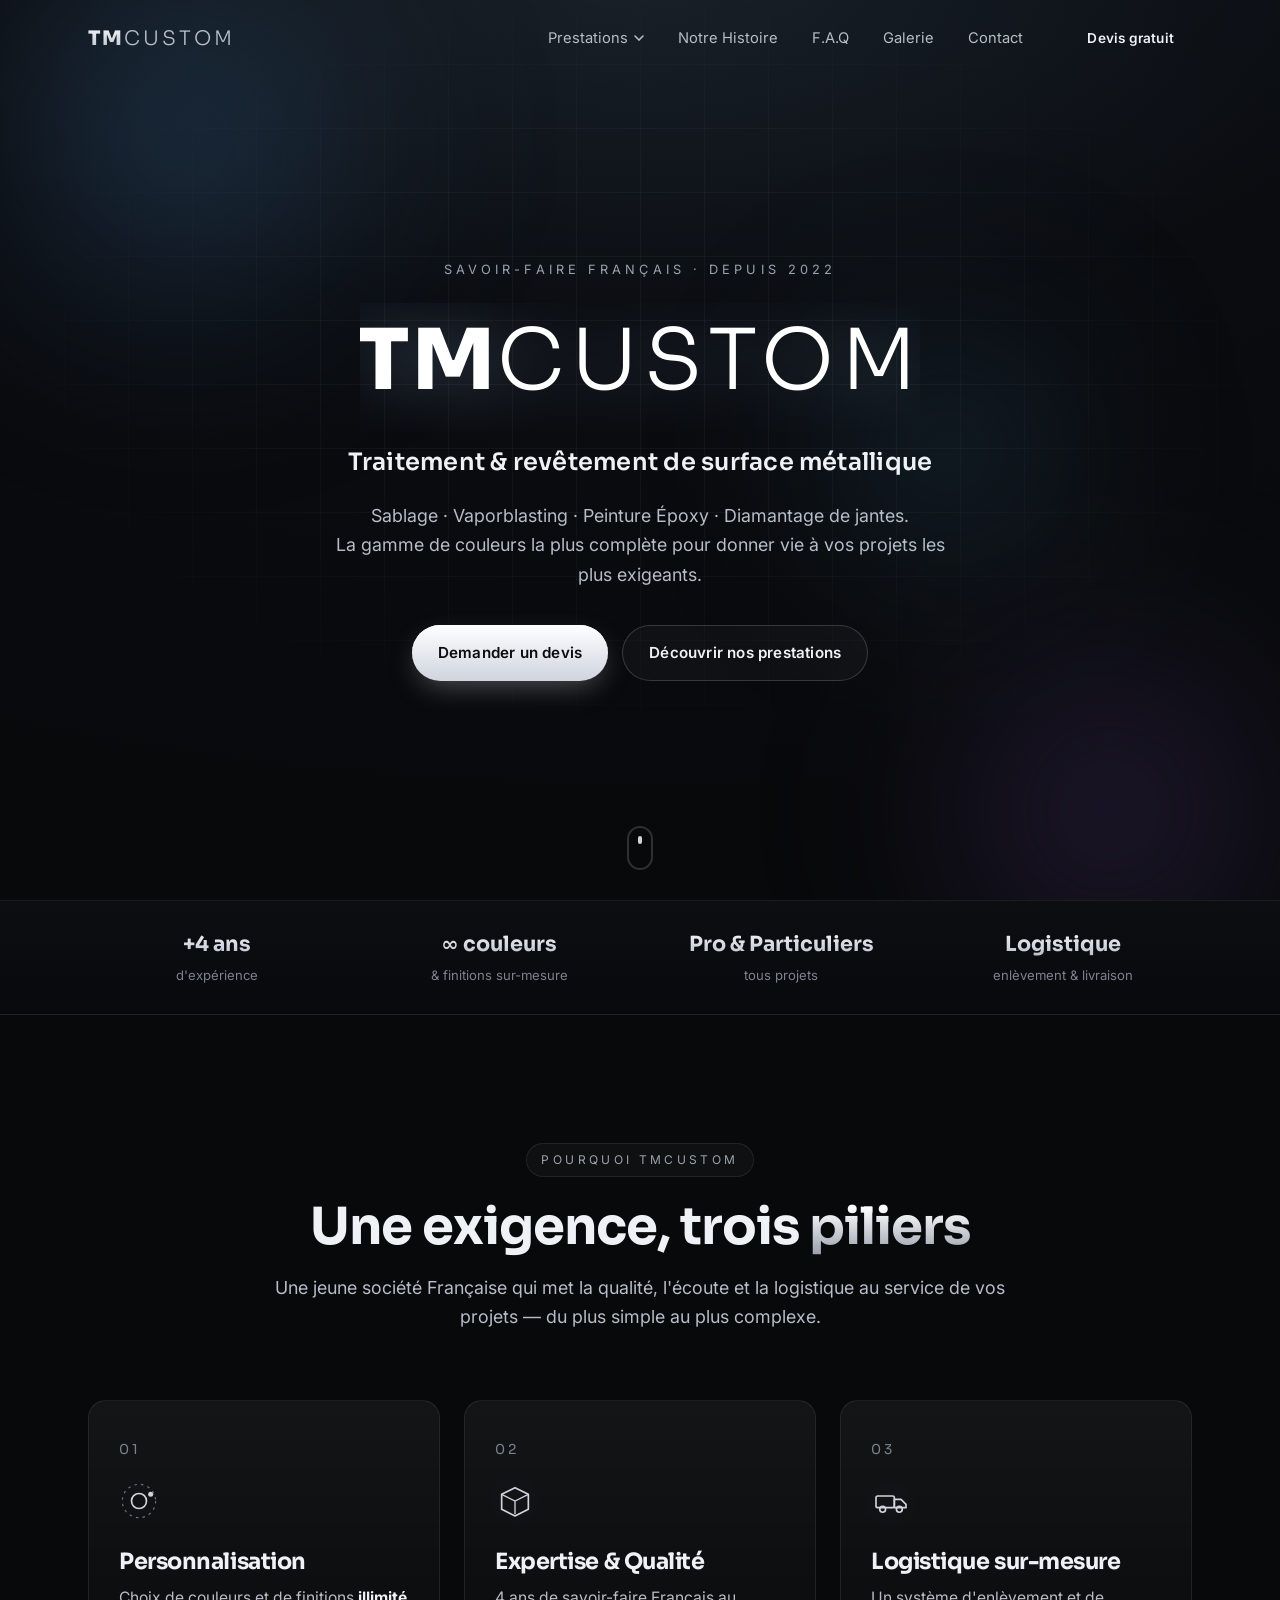
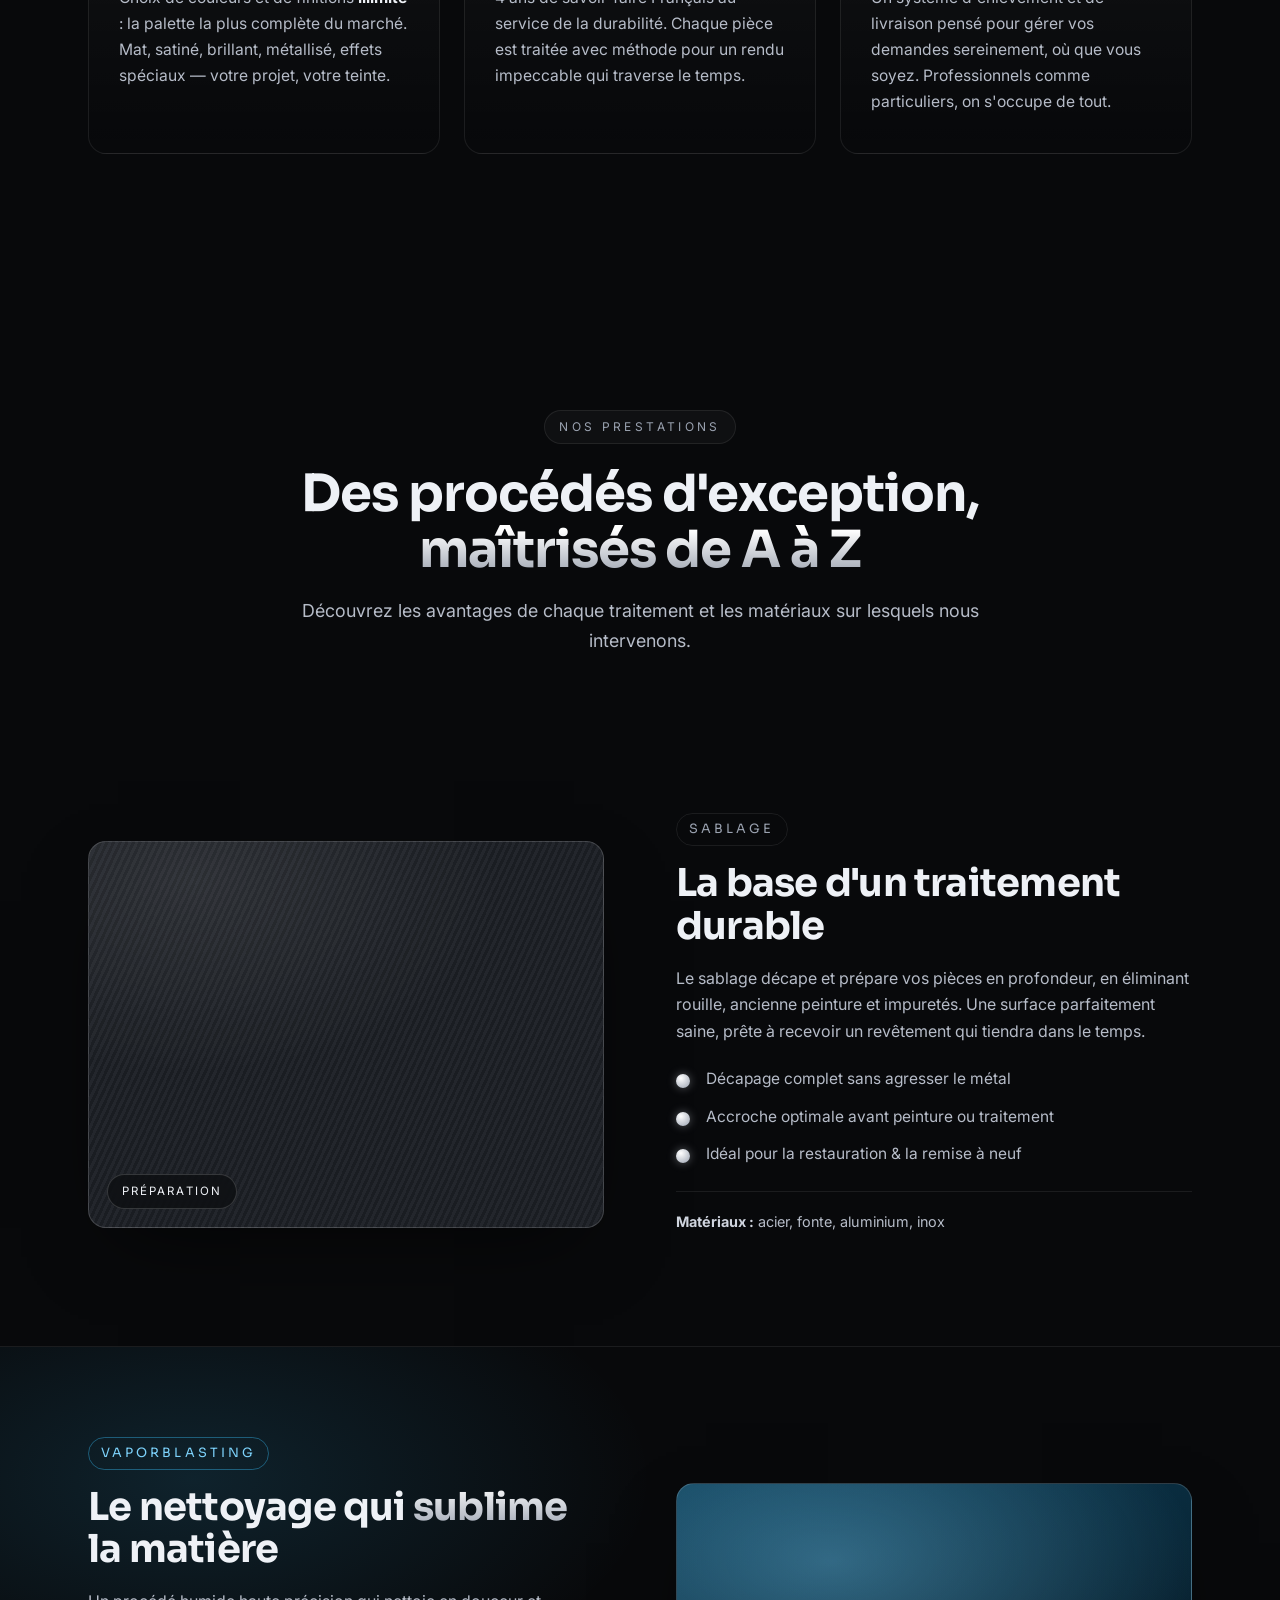
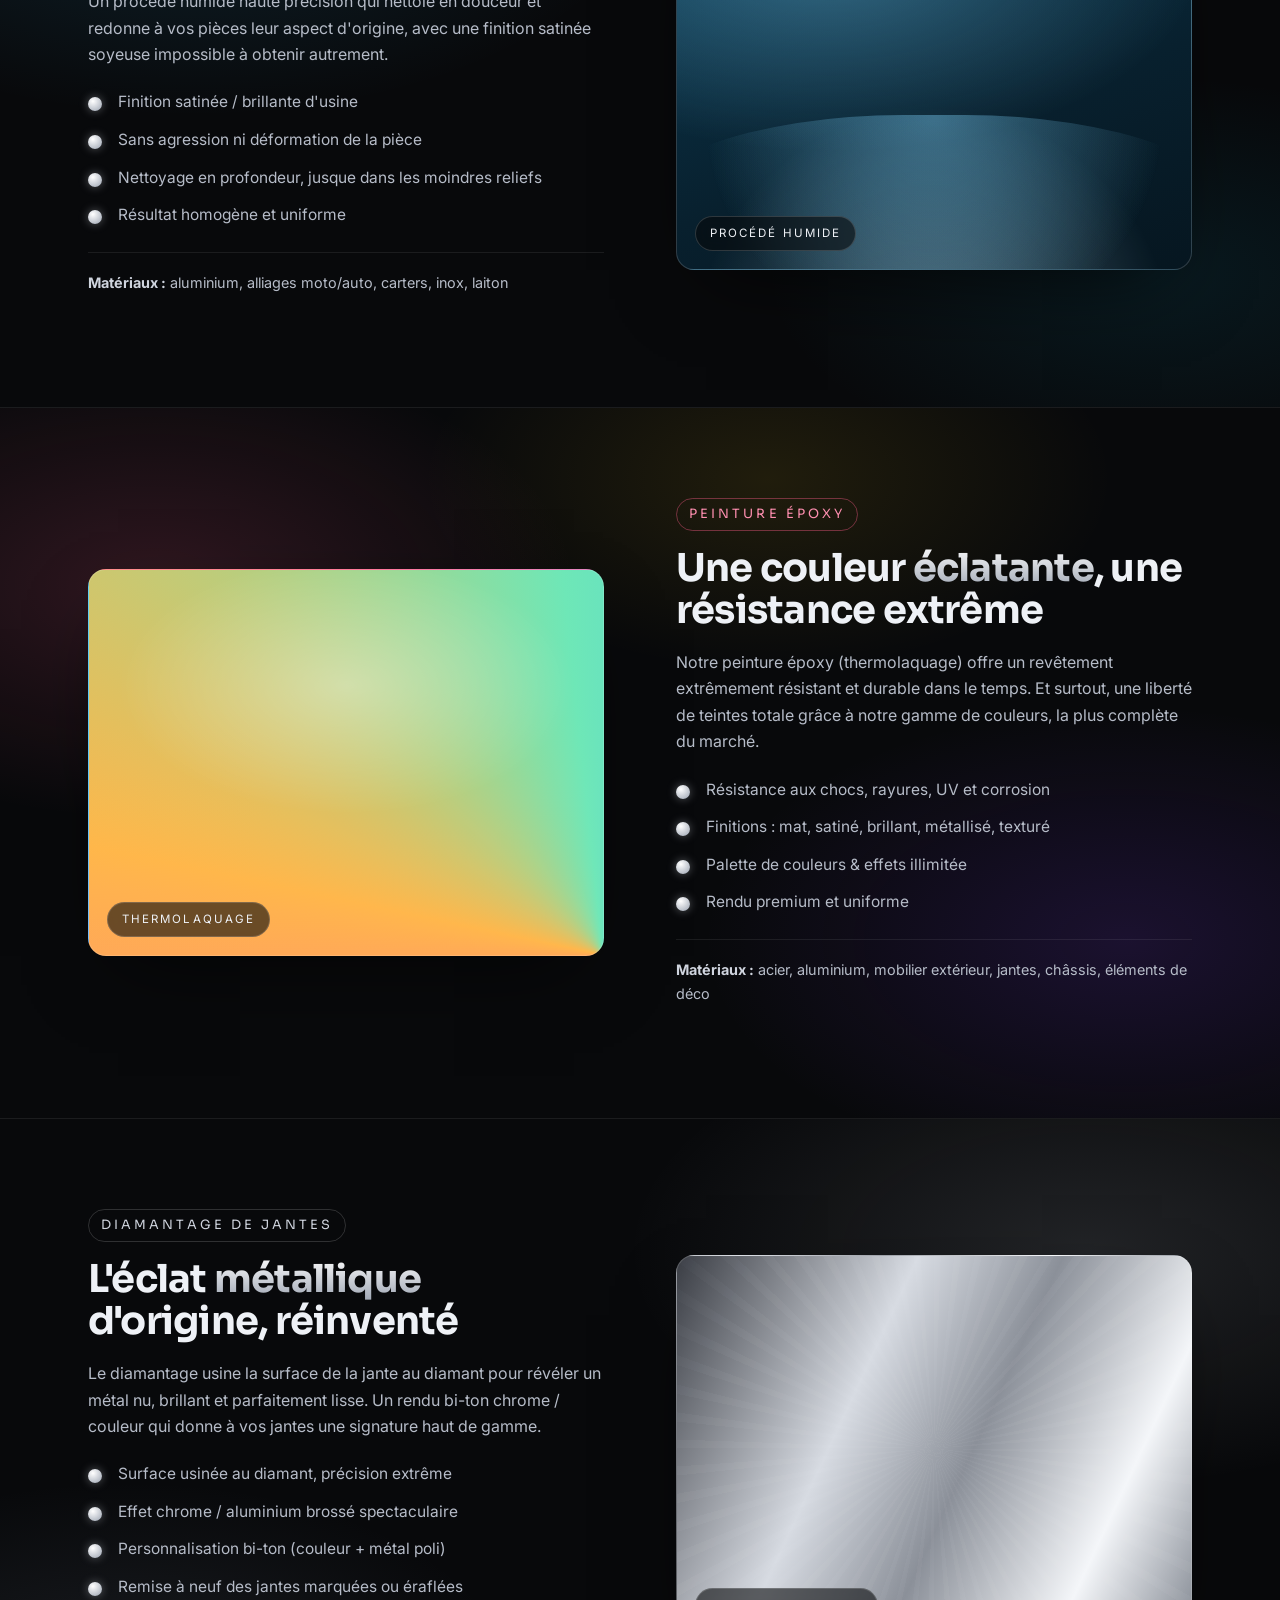
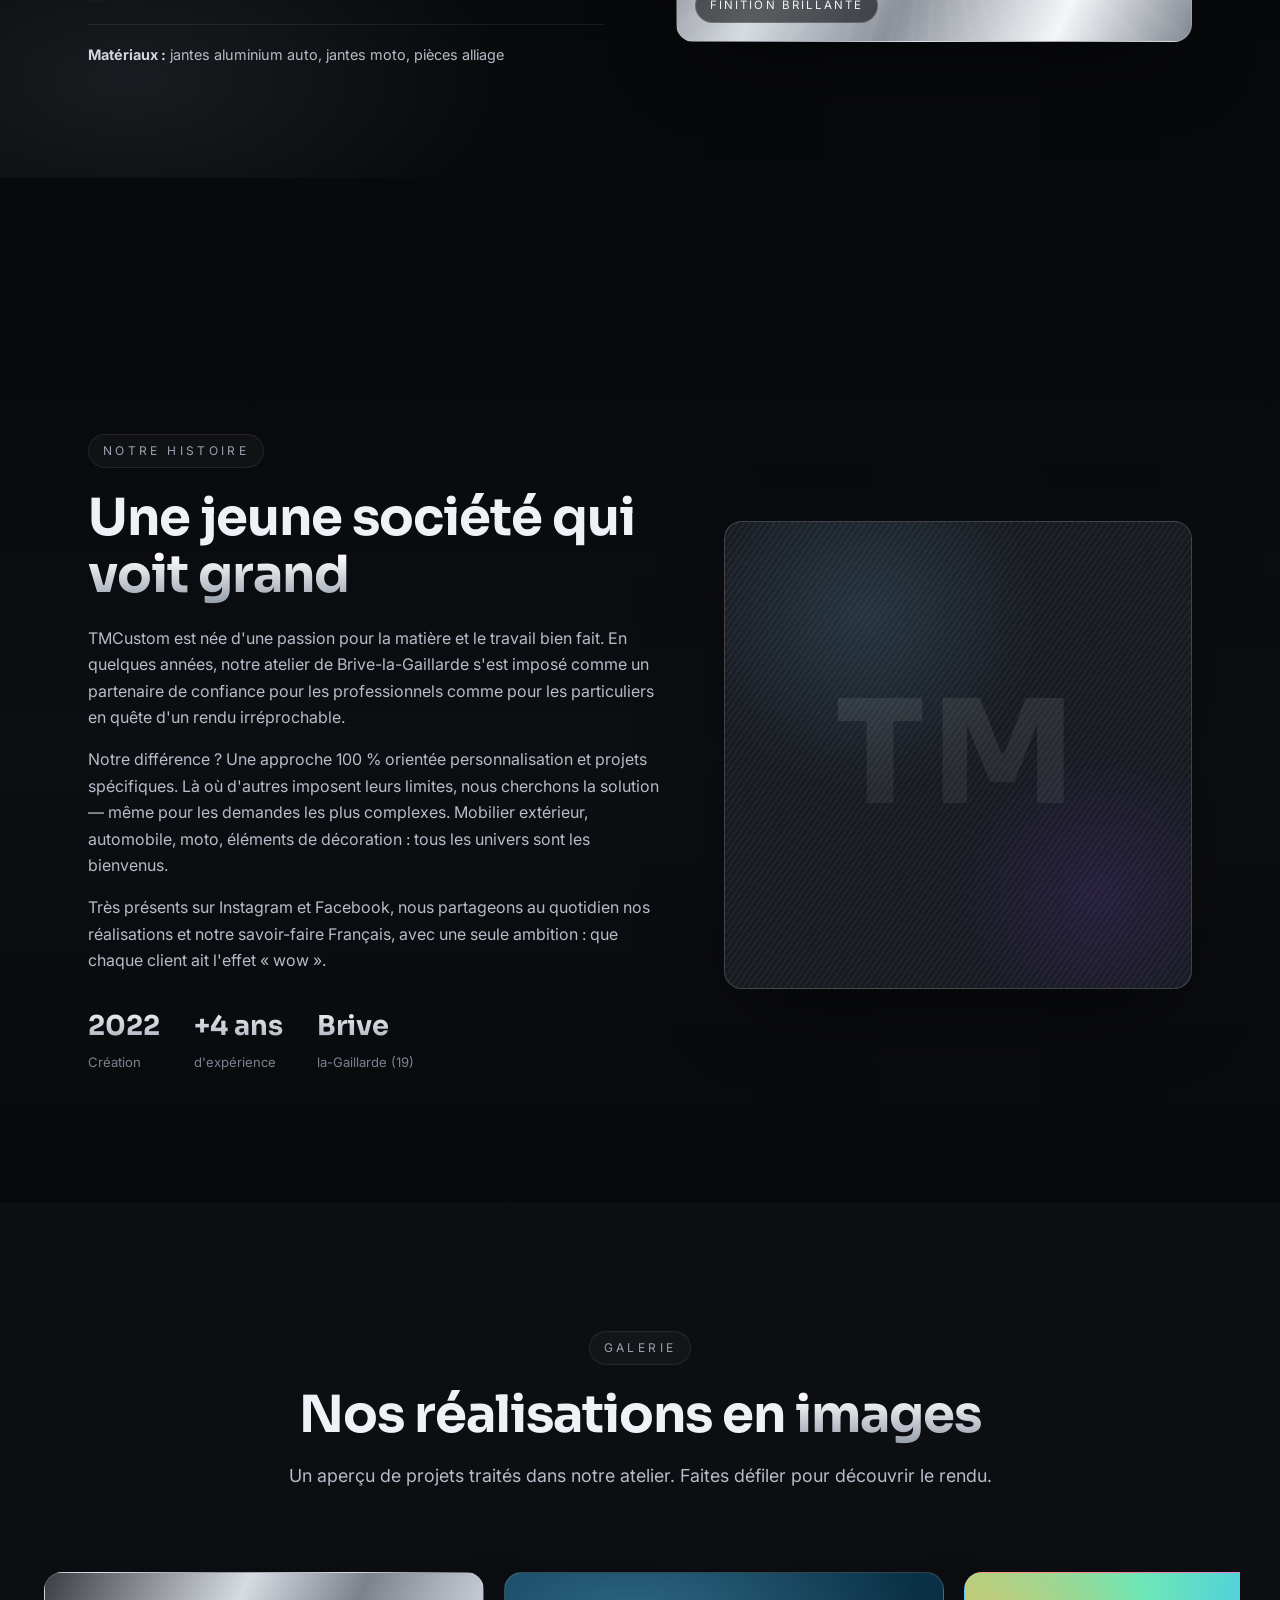
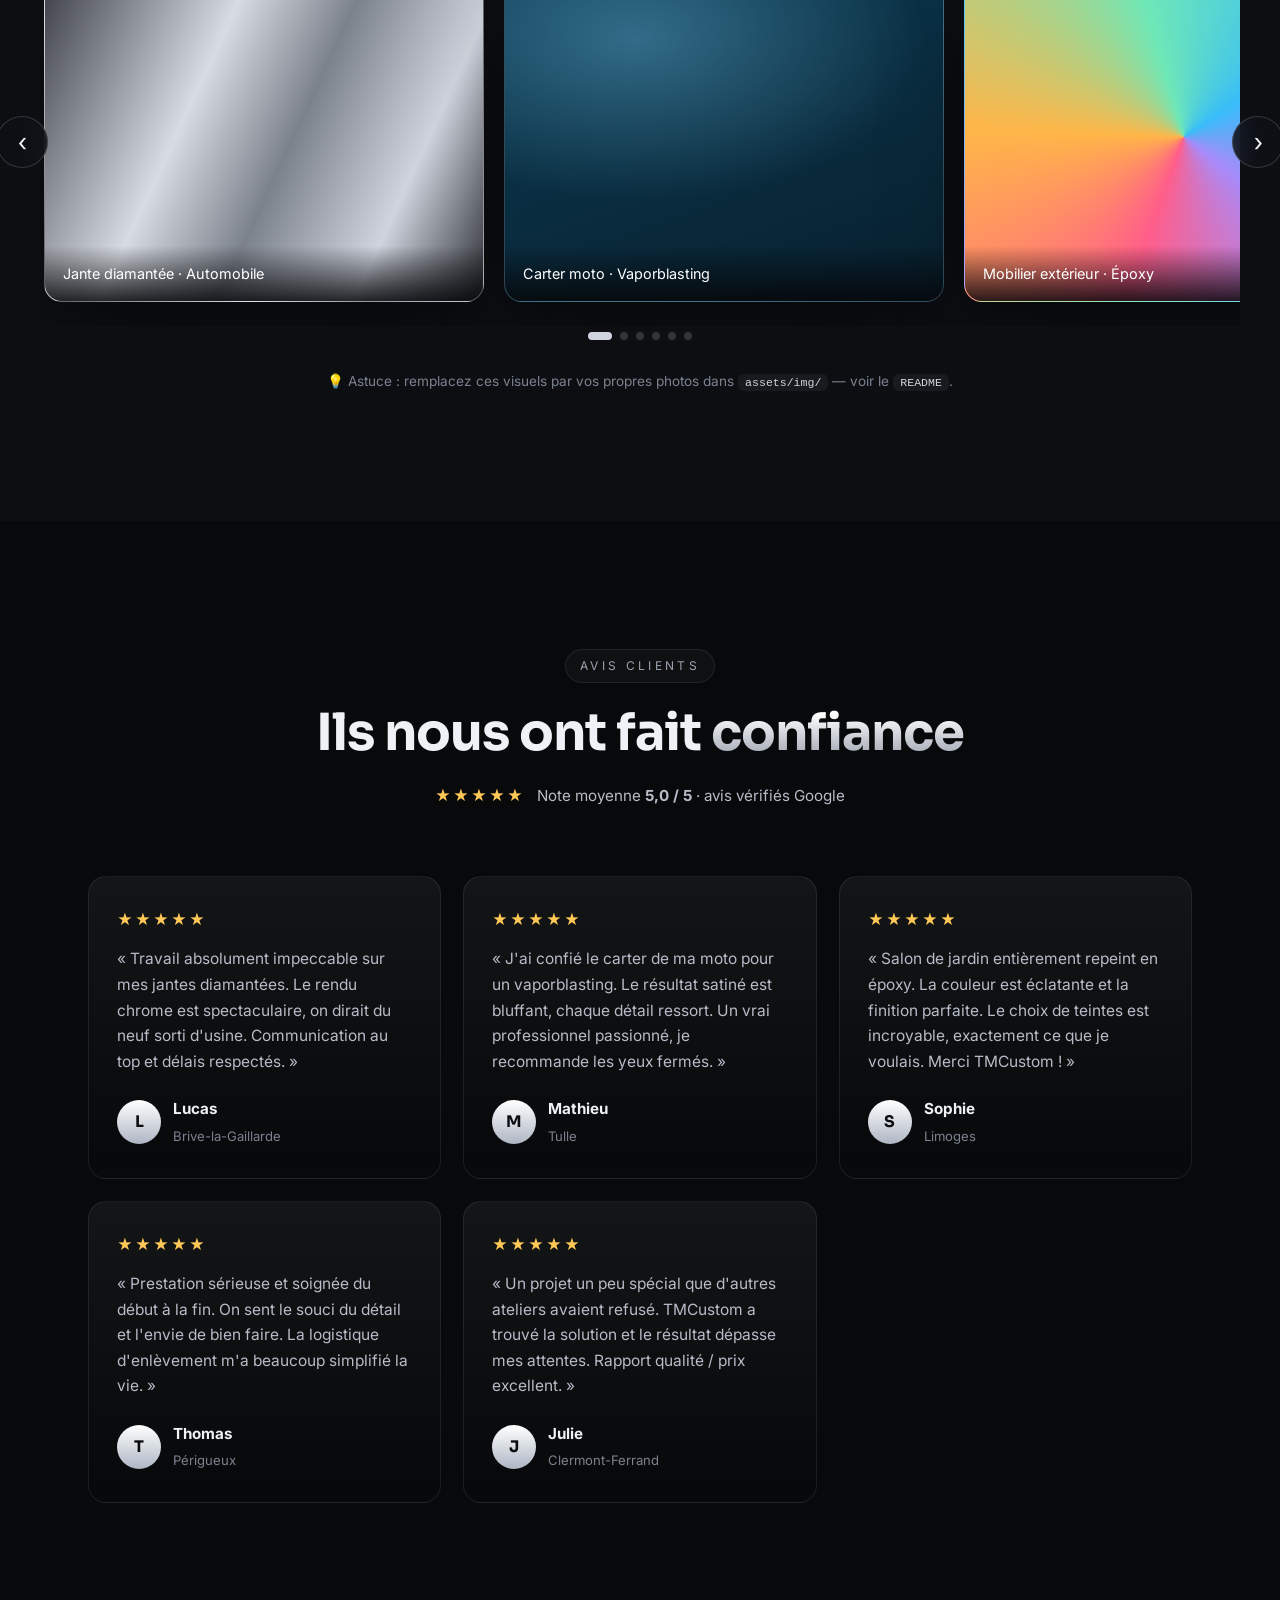
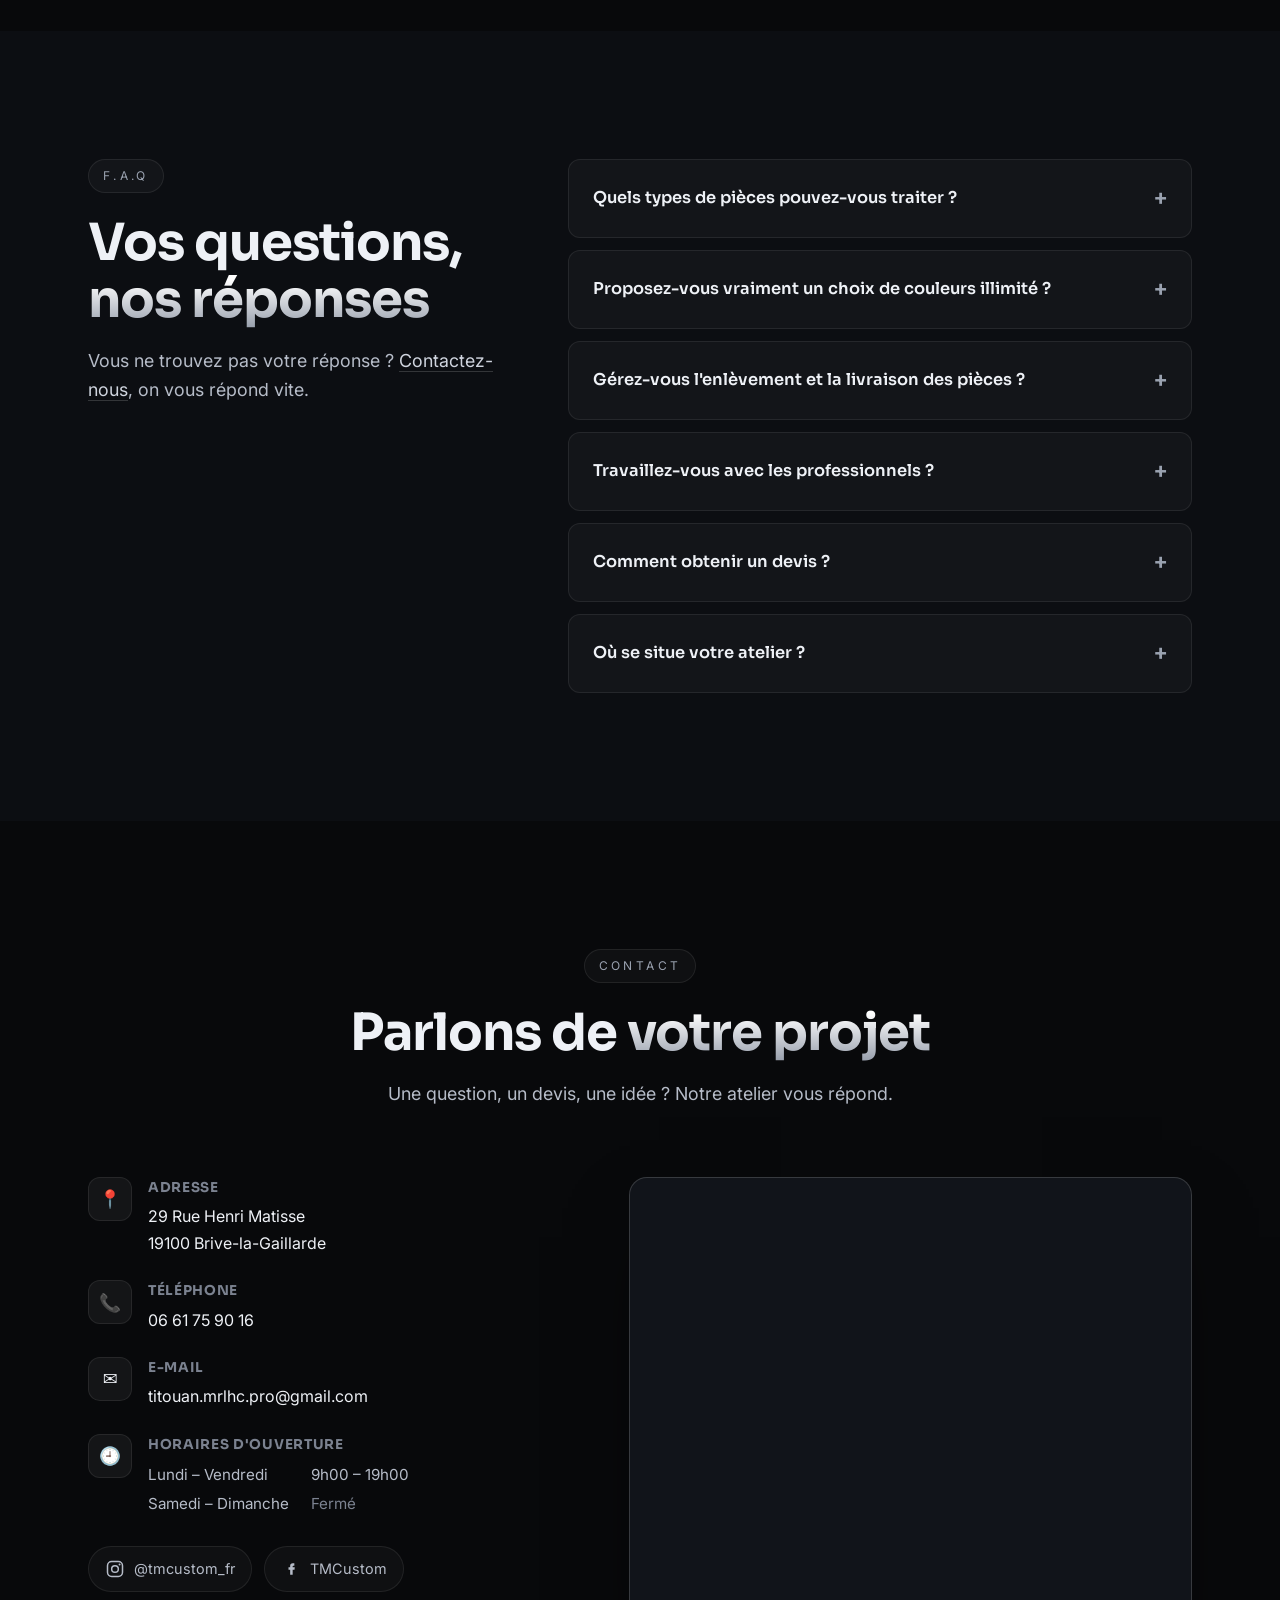
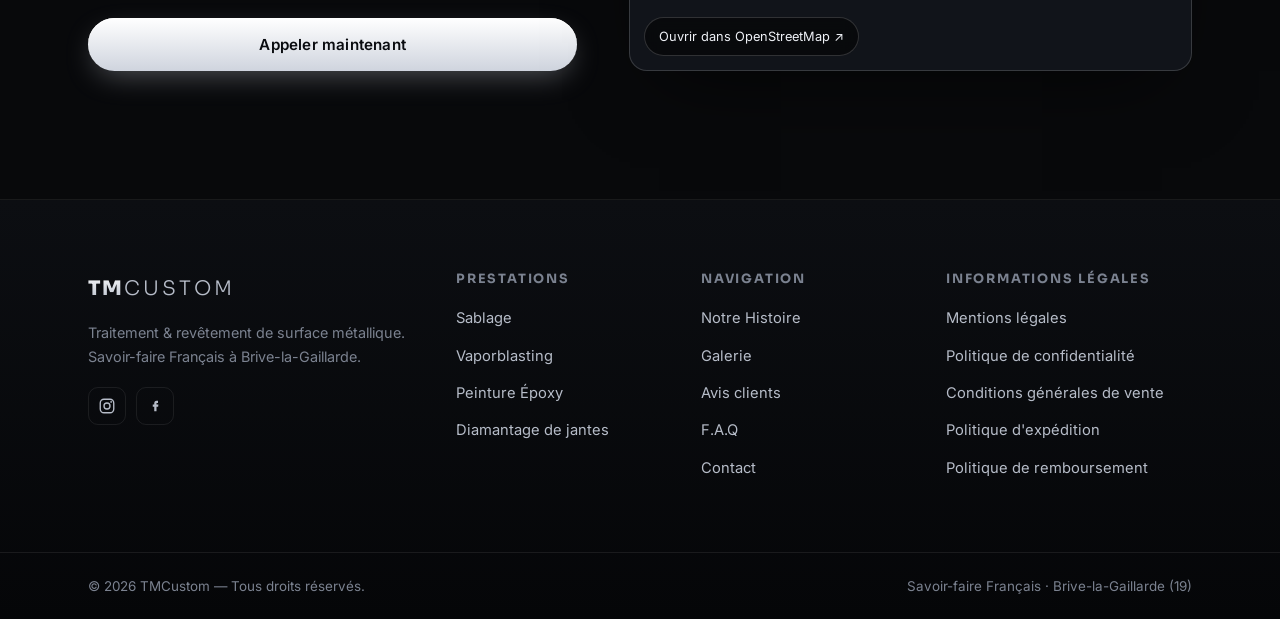
==== index.html @ 8d21de8d "Création du site vitrine TMCustom (thème sombre premium) Site statique complet, moderne et professio" ====
<!DOCTYPE html>
<html lang="fr">
<head>
  <meta charset="UTF-8" />
  <meta name="viewport" content="width=device-width, initial-scale=1.0" />
  <title>TMCustom — Traitement & Revêtement de Surface Métallique | Brive-la-Gaillarde</title>
  <meta name="description" content="TMCustom — Spécialiste du traitement et revêtement de surface métallique : sablage, vaporblasting, peinture époxy (thermolaquage) et diamantage de jantes. Savoir-faire Français à Brive-la-Gaillarde. La gamme de couleurs la plus complète pour vos projets sur-mesure." />
  <meta name="theme-color" content="#0a0b0d" />
  <meta name="author" content="TMCustom" />

  <!-- Open Graph -->
  <meta property="og:type" content="website" />
  <meta property="og:title" content="TMCustom — Traitement & Revêtement de Surface Métallique" />
  <meta property="og:description" content="Sablage, Vaporblasting, Peinture Époxy & Diamantage de jantes. Savoir-faire Français, personnalisation illimitée." />
  <meta property="og:locale" content="fr_FR" />

  <link rel="icon" type="image/svg+xml" href="assets/img/favicon.svg" />
  <link rel="preconnect" href="https://fonts.googleapis.com" />
  <link rel="preconnect" href="https://fonts.gstatic.com" crossorigin />
  <link href="https://fonts.googleapis.com/css2?family=Sora:wght@300;400;600;700;800&family=Inter:wght@300;400;500;600&display=swap" rel="stylesheet" />
  <link rel="stylesheet" href="assets/css/style.css" />
</head>
<body>

  <!-- ============ PRELOADER / LOGO REVEAL ============ -->
  <div class="preloader" id="preloader" aria-hidden="true">
    <div class="preloader__logo">
      <svg viewBox="0 0 420 90" class="brandmark" aria-label="TMCustom">
        <defs>
          <linearGradient id="chrome" x1="0" y1="0" x2="0" y2="1">
            <stop offset="0%" stop-color="#ffffff"/>
            <stop offset="30%" stop-color="#e8ebf0"/>
            <stop offset="50%" stop-color="#9aa2b0"/>
            <stop offset="52%" stop-color="#7c8390"/>
            <stop offset="70%" stop-color="#c7ccd6"/>
            <stop offset="100%" stop-color="#ffffff"/>
          </linearGradient>
        </defs>
        <text x="50%" y="62" text-anchor="middle" class="brandmark__text">TM<tspan class="brandmark__thin">CUSTOM</tspan></text>
      </svg>
      <div class="preloader__bar"><span></span></div>
    </div>
  </div>

  <!-- ============ HEADER / NAV ============ -->
  <header class="header" id="header">
    <div class="header__inner">
      <a href="#accueil" class="logo" aria-label="Accueil TMCustom">
        <span class="logo__mark">TM</span><span class="logo__type">CUSTOM</span>
      </a>

      <nav class="nav" id="nav" aria-label="Navigation principale">
        <ul class="nav__list">
          <li class="nav__item has-dropdown">
            <a href="#prestations" class="nav__link">Prestations
              <svg width="10" height="6" viewBox="0 0 10 6" class="nav__caret"><path d="M1 1l4 4 4-4" stroke="currentColor" stroke-width="1.6" fill="none" stroke-linecap="round"/></svg>
            </a>
            <ul class="dropdown">
              <li><a href="#sablage"><span class="dropdown__ic">◆</span> Sablage</a></li>
              <li><a href="#vaporblasting"><span class="dropdown__ic">◆</span> Vaporblasting</a></li>
              <li><a href="#epoxy"><span class="dropdown__ic">◆</span> Peinture Époxy</a></li>
              <li><a href="#diamantage"><span class="dropdown__ic">◆</span> Diamantage de jantes</a></li>
            </ul>
          </li>
          <li class="nav__item"><a href="#histoire" class="nav__link">Notre Histoire</a></li>
          <li class="nav__item"><a href="#faq" class="nav__link">F.A.Q</a></li>
          <li class="nav__item"><a href="#galerie" class="nav__link">Galerie</a></li>
          <li class="nav__item"><a href="#contact" class="nav__link">Contact</a></li>
        </ul>
      </nav>

      <a href="#contact" class="btn btn--sm header__cta">Devis gratuit</a>

      <button class="burger" id="burger" aria-label="Ouvrir le menu" aria-expanded="false">
        <span></span><span></span><span></span>
      </button>
    </div>
  </header>

  <!-- ============ 1. HERO / ACCUEIL ============ -->
  <section class="hero" id="accueil">
    <div class="hero__lights">
      <span class="light light--1"></span>
      <span class="light light--2"></span>
      <span class="light light--3"></span>
    </div>
    <div class="hero__grid"></div>

    <div class="hero__content">
      <p class="hero__eyebrow reveal">Savoir-faire Français · Depuis 2022</p>
      <h1 class="hero__logo reveal">
        <svg viewBox="0 0 520 120" class="brandmark brandmark--hero" aria-label="TMCustom">
          <text x="50%" y="80" text-anchor="middle" class="brandmark__text">TM<tspan class="brandmark__thin">CUSTOM</tspan></text>
        </svg>
      </h1>
      <p class="hero__tagline reveal">Traitement &amp; revêtement de surface métallique</p>
      <p class="hero__sub reveal">Sablage · Vaporblasting · Peinture Époxy · Diamantage de jantes.<br/>
        La gamme de couleurs la plus complète pour donner vie à vos projets les plus exigeants.</p>
      <div class="hero__actions reveal">
        <a href="#contact" class="btn btn--primary">Demander un devis</a>
        <a href="#prestations" class="btn btn--ghost">Découvrir nos prestations</a>
      </div>
    </div>

    <a href="#pourquoi" class="hero__scroll" aria-label="Défiler vers le bas">
      <span class="hero__scroll-dot"></span>
    </a>
  </section>

  <!-- Trust strip -->
  <div class="trust">
    <div class="trust__inner">
      <div class="trust__item"><strong>+4 ans</strong><span>d'expérience</span></div>
      <div class="trust__item"><strong>∞ couleurs</strong><span>&amp; finitions sur-mesure</span></div>
      <div class="trust__item"><strong>Pro &amp; Particuliers</strong><span>tous projets</span></div>
      <div class="trust__item"><strong>Logistique</strong><span>enlèvement &amp; livraison</span></div>
    </div>
  </div>

  <!-- ============ 2. POURQUOI NOTRE ENTREPRISE ============ -->
  <section class="section why" id="pourquoi">
    <div class="container">
      <header class="section__head reveal">
        <span class="section__tag">Pourquoi TMCustom</span>
        <h2 class="section__title">Une exigence, trois <em>piliers</em></h2>
        <p class="section__lead">Une jeune société Française qui met la qualité, l'écoute et la logistique au service de vos projets — du plus simple au plus complexe.</p>
      </header>

      <div class="pillars">
        <article class="pillar reveal">
          <div class="pillar__num">01</div>
          <div class="pillar__icon">
            <svg viewBox="0 0 48 48" width="40" height="40"><circle cx="24" cy="24" r="9" fill="none" stroke="currentColor" stroke-width="2"/><circle cx="24" cy="24" r="20" fill="none" stroke="currentColor" stroke-width="1.4" stroke-dasharray="3 5" opacity=".5"/><circle cx="38" cy="16" r="3" fill="currentColor"/></svg>
          </div>
          <h3>Personnalisation</h3>
          <p>Choix de couleurs et de finitions <strong>illimité</strong> : la palette la plus complète du marché. Mat, satiné, brillant, métallisé, effets spéciaux — votre projet, votre teinte.</p>
        </article>

        <article class="pillar reveal">
          <div class="pillar__num">02</div>
          <div class="pillar__icon">
            <svg viewBox="0 0 48 48" width="40" height="40"><path d="M8 34V16l16-8 16 8v18l-16 8-16-8z" fill="none" stroke="currentColor" stroke-width="2" stroke-linejoin="round"/><path d="M8 16l16 8 16-8M24 24v16" fill="none" stroke="currentColor" stroke-width="1.6"/></svg>
          </div>
          <h3>Expertise &amp; Qualité</h3>
          <p>4 ans de savoir-faire Français au service de la durabilité. Chaque pièce est traitée avec méthode pour un rendu impeccable qui traverse le temps.</p>
        </article>

        <article class="pillar reveal">
          <div class="pillar__num">03</div>
          <div class="pillar__icon">
            <svg viewBox="0 0 48 48" width="40" height="40"><rect x="6" y="18" width="22" height="14" rx="2" fill="none" stroke="currentColor" stroke-width="2"/><path d="M28 22h8l6 6v4h-14z" fill="none" stroke="currentColor" stroke-width="2" stroke-linejoin="round"/><circle cx="14" cy="34" r="3.5" fill="none" stroke="currentColor" stroke-width="2"/><circle cx="34" cy="34" r="3.5" fill="none" stroke="currentColor" stroke-width="2"/></svg>
          </div>
          <h3>Logistique sur-mesure</h3>
          <p>Un système d'enlèvement et de livraison pensé pour gérer vos demandes sereinement, où que vous soyez. Professionnels comme particuliers, on s'occupe de tout.</p>
        </article>
      </div>
    </div>
  </section>

  <!-- ============ 3. PRESTATIONS / AVANTAGES ============ -->
  <section class="section services" id="prestations">
    <div class="container">
      <header class="section__head reveal">
        <span class="section__tag">Nos prestations</span>
        <h2 class="section__title">Des procédés d'exception,<br/><em>maîtrisés de A à Z</em></h2>
        <p class="section__lead">Découvrez les avantages de chaque traitement et les matériaux sur lesquels nous intervenons.</p>
      </header>
    </div>

    <!-- SABLAGE -->
    <div class="svc svc--sablage" id="sablage">
      <div class="container svc__inner">
        <div class="svc__media reveal">
          <div class="svc__visual visual-sablage" role="img" aria-label="Sablage de pièce métallique">
            <span class="visual__badge">Préparation</span>
          </div>
        </div>
        <div class="svc__text reveal">
          <span class="svc__label">Sablage</span>
          <h3 class="svc__title">La base d'un traitement durable</h3>
          <p>Le sablage décape et prépare vos pièces en profondeur, en éliminant rouille, ancienne peinture et impuretés. Une surface parfaitement saine, prête à recevoir un revêtement qui tiendra dans le temps.</p>
          <ul class="svc__list">
            <li>Décapage complet sans agresser le métal</li>
            <li>Accroche optimale avant peinture ou traitement</li>
            <li>Idéal pour la restauration &amp; la remise à neuf</li>
          </ul>
          <p class="svc__materials"><strong>Matériaux :</strong> acier, fonte, aluminium, inox</p>
        </div>
      </div>
    </div>

    <!-- VAPORBLASTING (eau + lumière) -->
    <div class="svc svc--vapor" id="vaporblasting">
      <div class="svc__ambient"></div>
      <div class="container svc__inner svc__inner--reverse">
        <div class="svc__media reveal">
          <div class="svc__visual visual-vapor" role="img" aria-label="Vaporblasting, procédé humide">
            <div class="water-fx"><span></span><span></span><span></span></div>
            <span class="visual__badge">Procédé humide</span>
          </div>
        </div>
        <div class="svc__text reveal">
          <span class="svc__label svc__label--vapor">Vaporblasting</span>
          <h3 class="svc__title">Le nettoyage qui <em>sublime</em> la matière</h3>
          <p>Un procédé humide haute précision qui nettoie en douceur et redonne à vos pièces leur aspect d'origine, avec une finition satinée soyeuse impossible à obtenir autrement.</p>
          <ul class="svc__list">
            <li>Finition satinée / brillante d'usine</li>
            <li>Sans agression ni déformation de la pièce</li>
            <li>Nettoyage en profondeur, jusque dans les moindres reliefs</li>
            <li>Résultat homogène et uniforme</li>
          </ul>
          <p class="svc__materials"><strong>Matériaux :</strong> aluminium, alliages moto/auto, carters, inox, laiton</p>
        </div>
      </div>
    </div>

    <!-- PEINTURE EPOXY (couleurs éclatantes) -->
    <div class="svc svc--epoxy" id="epoxy">
      <div class="svc__ambient"></div>
      <div class="container svc__inner">
        <div class="svc__media reveal">
          <div class="svc__visual visual-epoxy" role="img" aria-label="Peinture époxy, couleurs éclatantes">
            <span class="visual__badge">Thermolaquage</span>
          </div>
        </div>
        <div class="svc__text reveal">
          <span class="svc__label svc__label--epoxy">Peinture Époxy</span>
          <h3 class="svc__title">Une couleur <em>éclatante</em>, une résistance extrême</h3>
          <p>Notre peinture époxy (thermolaquage) offre un revêtement extrêmement résistant et durable dans le temps. Et surtout, une liberté de teintes totale grâce à notre gamme de couleurs, la plus complète du marché.</p>
          <ul class="svc__list">
            <li>Résistance aux chocs, rayures, UV et corrosion</li>
            <li>Finitions : mat, satiné, brillant, métallisé, texturé</li>
            <li>Palette de couleurs &amp; effets illimitée</li>
            <li>Rendu premium et uniforme</li>
          </ul>
          <p class="svc__materials"><strong>Matériaux :</strong> acier, aluminium, mobilier extérieur, jantes, châssis, éléments de déco</p>
        </div>
      </div>
    </div>

    <!-- DIAMANTAGE (silver / chrome) -->
    <div class="svc svc--diamant" id="diamantage">
      <div class="svc__ambient"></div>
      <div class="container svc__inner svc__inner--reverse">
        <div class="svc__media reveal">
          <div class="svc__visual visual-diamant" role="img" aria-label="Diamantage de jante, finition métallique">
            <div class="shine"></div>
            <span class="visual__badge">Finition brillante</span>
          </div>
        </div>
        <div class="svc__text reveal">
          <span class="svc__label svc__label--diamant">Diamantage de jantes</span>
          <h3 class="svc__title">L'éclat <em>métallique</em> d'origine, réinventé</h3>
          <p>Le diamantage usine la surface de la jante au diamant pour révéler un métal nu, brillant et parfaitement lisse. Un rendu bi-ton chrome / couleur qui donne à vos jantes une signature haut de gamme.</p>
          <ul class="svc__list">
            <li>Surface usinée au diamant, précision extrême</li>
            <li>Effet chrome / aluminium brossé spectaculaire</li>
            <li>Personnalisation bi-ton (couleur + métal poli)</li>
            <li>Remise à neuf des jantes marquées ou éraflées</li>
          </ul>
          <p class="svc__materials"><strong>Matériaux :</strong> jantes aluminium auto, jantes moto, pièces alliage</p>
        </div>
      </div>
    </div>
  </section>

  <!-- ============ NOTRE HISTOIRE ============ -->
  <section class="section histoire" id="histoire">
    <div class="container histoire__inner">
      <div class="histoire__text reveal">
        <span class="section__tag">Notre histoire</span>
        <h2 class="section__title">Une jeune société qui <em>voit grand</em></h2>
        <p>TMCustom est née d'une passion pour la matière et le travail bien fait. En quelques années, notre atelier de Brive-la-Gaillarde s'est imposé comme un partenaire de confiance pour les professionnels comme pour les particuliers en quête d'un rendu irréprochable.</p>
        <p>Notre différence ? Une approche 100&nbsp;% orientée personnalisation et projets spécifiques. Là où d'autres imposent leurs limites, nous cherchons la solution — même pour les demandes les plus complexes. Mobilier extérieur, automobile, moto, éléments de décoration&nbsp;: tous les univers sont les bienvenus.</p>
        <p>Très présents sur Instagram et Facebook, nous partageons au quotidien nos réalisations et notre savoir-faire Français, avec une seule ambition&nbsp;: que chaque client ait l'effet «&nbsp;wow&nbsp;».</p>
        <div class="histoire__stats">
          <div><strong>2022</strong><span>Création</span></div>
          <div><strong>+4 ans</strong><span>d'expérience</span></div>
          <div><strong>Brive</strong><span>la-Gaillarde (19)</span></div>
        </div>
      </div>
      <div class="histoire__visual reveal">
        <div class="visual-histoire"></div>
      </div>
    </div>
  </section>

  <!-- ============ 4. GALERIE / CAROUSEL ============ -->
  <section class="section gallery" id="galerie">
    <div class="container">
      <header class="section__head reveal">
        <span class="section__tag">Galerie</span>
        <h2 class="section__title">Nos réalisations en <em>images</em></h2>
        <p class="section__lead">Un aperçu de projets traités dans notre atelier. Faites défiler pour découvrir le rendu.</p>
      </header>
    </div>

    <div class="carousel reveal" id="carousel">
      <button class="carousel__nav carousel__nav--prev" id="carPrev" aria-label="Précédent">‹</button>
      <div class="carousel__track" id="carTrack">
        <!-- slides injected/duplicated, base ones below -->
        <figure class="slide slide--1"><figcaption>Jante diamantée · Automobile</figcaption></figure>
        <figure class="slide slide--2"><figcaption>Carter moto · Vaporblasting</figcaption></figure>
        <figure class="slide slide--3"><figcaption>Mobilier extérieur · Époxy</figcaption></figure>
        <figure class="slide slide--4"><figcaption>Châssis · Thermolaquage</figcaption></figure>
        <figure class="slide slide--5"><figcaption>Pièce alliage · Sablage</figcaption></figure>
        <figure class="slide slide--6"><figcaption>Élément déco · Finition sur-mesure</figcaption></figure>
      </div>
      <button class="carousel__nav carousel__nav--next" id="carNext" aria-label="Suivant">›</button>
    </div>
    <div class="carousel__dots" id="carDots" aria-hidden="true"></div>
    <p class="gallery__hint container reveal">💡 Astuce&nbsp;: remplacez ces visuels par vos propres photos dans <code>assets/img/</code> — voir le <code>README</code>.</p>
  </section>

  <!-- ============ 5. AVIS CLIENTS ============ -->
  <section class="section reviews" id="avis">
    <div class="container">
      <header class="section__head reveal">
        <span class="section__tag">Avis clients</span>
        <h2 class="section__title">Ils nous ont fait <em>confiance</em></h2>
        <div class="reviews__rating reveal">
          <span class="stars">★★★★★</span>
          <span>Note moyenne <strong>5,0 / 5</strong> · avis vérifiés Google</span>
        </div>
      </header>

      <div class="reviews__grid">
        <article class="review reveal">
          <div class="stars">★★★★★</div>
          <p>«&nbsp;Travail absolument impeccable sur mes jantes diamantées. Le rendu chrome est spectaculaire, on dirait du neuf sorti d'usine. Communication au top et délais respectés.&nbsp;»</p>
          <footer><span class="review__avatar">L</span><div><strong>Lucas</strong><small>Brive-la-Gaillarde</small></div></footer>
        </article>

        <article class="review reveal">
          <div class="stars">★★★★★</div>
          <p>«&nbsp;J'ai confié le carter de ma moto pour un vaporblasting. Le résultat satiné est bluffant, chaque détail ressort. Un vrai professionnel passionné, je recommande les yeux fermés.&nbsp;»</p>
          <footer><span class="review__avatar">M</span><div><strong>Mathieu</strong><small>Tulle</small></div></footer>
        </article>

        <article class="review reveal">
          <div class="stars">★★★★★</div>
          <p>«&nbsp;Salon de jardin entièrement repeint en époxy. La couleur est éclatante et la finition parfaite. Le choix de teintes est incroyable, exactement ce que je voulais. Merci TMCustom&nbsp;!&nbsp;»</p>
          <footer><span class="review__avatar">S</span><div><strong>Sophie</strong><small>Limoges</small></div></footer>
        </article>

        <article class="review reveal">
          <div class="stars">★★★★★</div>
          <p>«&nbsp;Prestation sérieuse et soignée du début à la fin. On sent le souci du détail et l'envie de bien faire. La logistique d'enlèvement m'a beaucoup simplifié la vie.&nbsp;»</p>
          <footer><span class="review__avatar">T</span><div><strong>Thomas</strong><small>Périgueux</small></div></footer>
        </article>

        <article class="review reveal">
          <div class="stars">★★★★★</div>
          <p>«&nbsp;Un projet un peu spécial que d'autres ateliers avaient refusé. TMCustom a trouvé la solution et le résultat dépasse mes attentes. Rapport qualité / prix excellent.&nbsp;»</p>
          <footer><span class="review__avatar">J</span><div><strong>Julie</strong><small>Clermont-Ferrand</small></div></footer>
        </article>
      </div>
    </div>
  </section>

  <!-- ============ F.A.Q ============ -->
  <section class="section faq" id="faq">
    <div class="container faq__inner">
      <header class="section__head section__head--left reveal">
        <span class="section__tag">F.A.Q</span>
        <h2 class="section__title">Vos questions,<br/><em>nos réponses</em></h2>
        <p class="section__lead">Vous ne trouvez pas votre réponse&nbsp;? <a href="#contact" class="link">Contactez-nous</a>, on vous répond vite.</p>
      </header>

      <div class="accordion reveal">
        <details class="acc">
          <summary>Quels types de pièces pouvez-vous traiter&nbsp;?</summary>
          <p>Presque tout&nbsp;! Mobilier extérieur, pièces automobiles et moto, jantes, châssis, éléments de décoration… Notre activité s'adapte à une grande variété de projets, pour les particuliers comme pour les professionnels.</p>
        </details>
        <details class="acc">
          <summary>Proposez-vous vraiment un choix de couleurs illimité&nbsp;?</summary>
          <p>Oui. C'est notre marque de fabrique. Nous disposons de l'une des gammes de couleurs et de finitions les plus complètes du marché (mat, satiné, brillant, métallisé, effets spéciaux). Une teinte précise en tête&nbsp;? Parlons-en.</p>
        </details>
        <details class="acc">
          <summary>Gérez-vous l'enlèvement et la livraison des pièces&nbsp;?</summary>
          <p>Absolument. Nous proposons un système de logistique pour organiser au mieux votre demande et vous simplifier la vie, notamment pour les pièces volumineuses ou les clients éloignés.</p>
        </details>
        <details class="acc">
          <summary>Travaillez-vous avec les professionnels&nbsp;?</summary>
          <p>Oui, une grande partie de notre clientèle est professionnelle. Nous accompagnons aussi bien les entreprises que les particuliers, avec la même exigence de qualité.</p>
        </details>
        <details class="acc">
          <summary>Comment obtenir un devis&nbsp;?</summary>
          <p>Rien de plus simple&nbsp;: contactez-nous par téléphone, e-mail ou via Instagram avec quelques photos et une description de votre projet. Nous vous répondons rapidement avec une estimation personnalisée.</p>
        </details>
        <details class="acc">
          <summary>Où se situe votre atelier&nbsp;?</summary>
          <p>Notre atelier est basé au 29 Rue Henri Matisse, 19100 Brive-la-Gaillarde. Retrouvez-nous sur la carte dans la section Contact ci-dessous.</p>
        </details>
      </div>
    </div>
  </section>

  <!-- ============ 6. CONTACT ============ -->
  <section class="section contact" id="contact">
    <div class="container">
      <header class="section__head reveal">
        <span class="section__tag">Contact</span>
        <h2 class="section__title">Parlons de <em>votre projet</em></h2>
        <p class="section__lead">Une question, un devis, une idée&nbsp;? Notre atelier vous répond.</p>
      </header>

      <div class="contact__grid">
        <div class="contact__info reveal">
          <ul class="contact__list">
            <li>
              <span class="contact__ic">📍</span>
              <div><strong>Adresse</strong><a href="https://www.google.com/maps/search/?api=1&query=29+Rue+Henri+Matisse+19100+Brive-la-Gaillarde" target="_blank" rel="noopener">29 Rue Henri Matisse<br/>19100 Brive-la-Gaillarde</a></div>
            </li>
            <li>
              <span class="contact__ic">📞</span>
              <div><strong>Téléphone</strong><a href="tel:+33661759016">06 61 75 90 16</a></div>
            </li>
            <li>
              <span class="contact__ic">✉️</span>
              <div><strong>E-mail</strong><a href="mailto:titouan.mrlhc.pro@gmail.com">titouan.mrlhc.pro@gmail.com</a></div>
            </li>
            <li>
              <span class="contact__ic">🕘</span>
              <div><strong>Horaires d'ouverture</strong>
                <table class="hours">
                  <tr><td>Lundi – Vendredi</td><td>9h00 – 19h00</td></tr>
                  <tr><td>Samedi – Dimanche</td><td class="closed">Fermé</td></tr>
                </table>
              </div>
            </li>
          </ul>

          <div class="contact__social">
            <a href="https://www.instagram.com/tmcustom_fr" target="_blank" rel="noopener" class="social" aria-label="Instagram">
              <svg width="20" height="20" viewBox="0 0 24 24" fill="none"><rect x="3" y="3" width="18" height="18" rx="5" stroke="currentColor" stroke-width="1.8"/><circle cx="12" cy="12" r="4" stroke="currentColor" stroke-width="1.8"/><circle cx="17.5" cy="6.5" r="1.2" fill="currentColor"/></svg>
              <span>@tmcustom_fr</span>
            </a>
            <a href="https://www.facebook.com/" target="_blank" rel="noopener" class="social" aria-label="Facebook">
              <svg width="20" height="20" viewBox="0 0 24 24" fill="none"><path d="M14 8h2V5h-2c-2 0-3 1.3-3 3.2V10H9v3h2v6h3v-6h2.2l.3-3H14V8.6c0-.4.2-.6.6-.6z" fill="currentColor"/></svg>
              <span>TMCustom</span>
            </a>
          </div>

          <a href="tel:+33661759016" class="btn btn--primary contact__cta">Appeler maintenant</a>
        </div>

        <div class="contact__map reveal">
          <iframe
            title="Localisation TMCustom à Brive-la-Gaillarde"
            src="https://www.openstreetmap.org/export/embed.html?bbox=1.5000%2C45.1400%2C1.5700%2C45.1750&layer=mapnik&marker=45.1591%2C1.5330"
            loading="lazy" referrerpolicy="no-referrer-when-downgrade"></iframe>
          <a class="contact__map-link" href="https://www.openstreetmap.org/?mlat=45.1591&mlon=1.5330#map=14/45.1591/1.5330" target="_blank" rel="noopener">Ouvrir dans OpenStreetMap ↗</a>
        </div>
      </div>
    </div>
  </section>

  <!-- ============ 7. FOOTER ============ -->
  <footer class="footer" id="footer">
    <div class="container footer__inner">
      <div class="footer__brand">
        <a href="#accueil" class="logo logo--footer"><span class="logo__mark">TM</span><span class="logo__type">CUSTOM</span></a>
        <p>Traitement &amp; revêtement de surface métallique.<br/>Savoir-faire Français à Brive-la-Gaillarde.</p>
        <div class="footer__social">
          <a href="https://www.instagram.com/tmcustom_fr" target="_blank" rel="noopener" aria-label="Instagram">
            <svg width="18" height="18" viewBox="0 0 24 24" fill="none"><rect x="3" y="3" width="18" height="18" rx="5" stroke="currentColor" stroke-width="1.8"/><circle cx="12" cy="12" r="4" stroke="currentColor" stroke-width="1.8"/><circle cx="17.5" cy="6.5" r="1.2" fill="currentColor"/></svg>
          </a>
          <a href="https://www.facebook.com/" target="_blank" rel="noopener" aria-label="Facebook">
            <svg width="18" height="18" viewBox="0 0 24 24" fill="none"><path d="M14 8h2V5h-2c-2 0-3 1.3-3 3.2V10H9v3h2v6h3v-6h2.2l.3-3H14V8.6c0-.4.2-.6.6-.6z" fill="currentColor"/></svg>
          </a>
        </div>
      </div>

      <div class="footer__col">
        <h4>Prestations</h4>
        <ul>
          <li><a href="#sablage">Sablage</a></li>
          <li><a href="#vaporblasting">Vaporblasting</a></li>
          <li><a href="#epoxy">Peinture Époxy</a></li>
          <li><a href="#diamantage">Diamantage de jantes</a></li>
        </ul>
      </div>

      <div class="footer__col">
        <h4>Navigation</h4>
        <ul>
          <li><a href="#histoire">Notre Histoire</a></li>
          <li><a href="#galerie">Galerie</a></li>
          <li><a href="#avis">Avis clients</a></li>
          <li><a href="#faq">F.A.Q</a></li>
          <li><a href="#contact">Contact</a></li>
        </ul>
      </div>

      <div class="footer__col">
        <h4>Informations légales</h4>
        <ul>
          <li><a href="legal/mentions-legales.html">Mentions légales</a></li>
          <li><a href="legal/confidentialite.html">Politique de confidentialité</a></li>
          <li><a href="legal/cgv.html">Conditions générales de vente</a></li>
          <li><a href="legal/expedition.html">Politique d'expédition</a></li>
          <li><a href="legal/remboursement.html">Politique de remboursement</a></li>
        </ul>
      </div>
    </div>

    <div class="footer__bottom">
      <div class="container footer__bottom-inner">
        <p>© <span id="year">2026</span> TMCustom — Tous droits réservés.</p>
        <p>Savoir-faire Français · Brive-la-Gaillarde (19)</p>
      </div>
    </div>
  </footer>

  <a href="#accueil" class="to-top" id="toTop" aria-label="Retour en haut">↑</a>

  <script src="assets/js/main.js"></script>
</body>
</html>
---- assets/css/style.css ----
/* ============================================================
   TMCustom — Feuille de style principale
   Thème sombre premium · jeux de lumière · métallique
   ============================================================ */

/* -------------------- TOKENS -------------------- */
:root{
  --bg:            #08090b;
  --bg-2:          #0c0e12;
  --bg-3:          #11141a;
  --surface:       rgba(255,255,255,.03);
  --surface-2:     rgba(255,255,255,.05);
  --line:          rgba(255,255,255,.08);
  --line-strong:   rgba(255,255,255,.16);

  --text:          #eef1f6;
  --text-soft:     #b6bcc8;
  --text-dim:      #7b8290;

  --silver:        #cfd4de;
  --silver-2:      #9aa2b0;
  --chrome-hi:     #ffffff;

  --accent:        #7dd3fc;   /* halo froid par défaut */
  --accent-vapor:  #38bdf8;   /* eau / vaporblasting */
  --accent-epoxy:  #ff5e8a;   /* éclatant / époxy */
  --accent-diamant:#dfe4ec;   /* chrome / diamantage */

  --radius:  18px;
  --radius-s: 12px;
  --maxw: 1200px;
  --ease: cubic-bezier(.22,.61,.36,1);

  --shadow: 0 30px 80px -30px rgba(0,0,0,.7);
  --font-head:'Sora', system-ui, sans-serif;
  --font-body:'Inter', system-ui, sans-serif;
}

/* -------------------- RESET -------------------- */
*,*::before,*::after{ box-sizing:border-box; margin:0; padding:0; }
html{ scroll-behavior:smooth; -webkit-text-size-adjust:100%; }
body{
  font-family:var(--font-body);
  background:var(--bg);
  color:var(--text);
  line-height:1.65;
  overflow-x:hidden;
  -webkit-font-smoothing:antialiased;
}
img{ max-width:100%; display:block; }
a{ color:inherit; text-decoration:none; }
ul{ list-style:none; }
button{ font-family:inherit; cursor:pointer; border:none; background:none; color:inherit; }
h1,h2,h3,h4{ font-family:var(--font-head); font-weight:700; line-height:1.1; letter-spacing:-.02em; }
em{ font-style:normal; }

.container{ width:100%; max-width:var(--maxw); margin-inline:auto; padding-inline:clamp(20px,5vw,48px); }

/* subtle grain / vignette on body */
body::before{
  content:""; position:fixed; inset:0; pointer-events:none; z-index:1;
  background:radial-gradient(120% 80% at 50% -10%, rgba(125,211,252,.05), transparent 60%);
}

/* -------------------- BRANDMARK (SVG) -------------------- */
.brandmark__text{
  font-family:var(--font-head); font-weight:800; font-size:56px; letter-spacing:2px;
  fill:url(#chrome);
}
.brandmark--hero .brandmark__text{ font-size:78px; }
.brandmark__thin{ font-weight:300; letter-spacing:6px; }
/* fallback fill if gradient def not present in this SVG (hero) */
.brandmark--hero .brandmark__text{
  fill:#eef1f6;
  background:linear-gradient(180deg,#fff,#9aa2b0);
}

/* -------------------- PRELOADER -------------------- */
.preloader{
  position:fixed; inset:0; z-index:2000; display:grid; place-items:center;
  background:radial-gradient(circle at 50% 45%, #14181f, #050608 70%);
  transition:opacity .8s var(--ease), visibility .8s;
}
.preloader.is-done{ opacity:0; visibility:hidden; }
.preloader__logo{ text-align:center; }
.preloader .brandmark{ width:min(78vw,420px); height:auto; }
.preloader .brandmark__text{ fill:url(#chrome);
  opacity:0; animation:logoIn 1.4s var(--ease) .2s forwards;
  filter:drop-shadow(0 0 22px rgba(160,190,220,.25));
}
@keyframes logoIn{ from{ opacity:0; letter-spacing:14px; filter:blur(6px);} to{ opacity:1; letter-spacing:2px; filter:blur(0);} }
.preloader__bar{
  width:min(60vw,220px); height:2px; margin:26px auto 0; border-radius:2px;
  background:rgba(255,255,255,.08); overflow:hidden;
}
.preloader__bar span{ display:block; height:100%; width:0;
  background:linear-gradient(90deg,var(--silver-2),#fff,var(--silver-2));
  animation:load 1.5s var(--ease) .3s forwards;
}
@keyframes load{ to{ width:100%; } }

/* -------------------- HEADER -------------------- */
.header{
  position:fixed; top:0; left:0; right:0; z-index:1000;
  transition:background .4s var(--ease), border-color .4s, backdrop-filter .4s;
  border-bottom:1px solid transparent;
}
.header.is-scrolled{
  background:rgba(8,9,11,.72); backdrop-filter:blur(16px) saturate(140%);
  border-bottom:1px solid var(--line);
}
.header__inner{
  max-width:var(--maxw); margin-inline:auto; padding:16px clamp(20px,5vw,48px);
  display:flex; align-items:center; gap:24px;
}
.logo{ display:inline-flex; align-items:baseline; font-family:var(--font-head); font-weight:800;
  font-size:1.25rem; letter-spacing:.5px; }
.logo__mark{ background:linear-gradient(180deg,#fff,#aeb6c4); -webkit-background-clip:text; background-clip:text; color:transparent; }
.logo__type{ font-weight:300; letter-spacing:3px; margin-left:2px; color:var(--text-soft); }

.nav{ margin-left:auto; }
.nav__list{ display:flex; align-items:center; gap:6px; }
.nav__link{
  display:inline-flex; align-items:center; gap:6px;
  padding:10px 14px; font-size:.92rem; color:var(--text-soft); border-radius:10px;
  transition:color .25s, background .25s;
}
.nav__link:hover{ color:var(--text); background:var(--surface); }
.nav__caret{ transition:transform .3s var(--ease); }
.has-dropdown:hover .nav__caret{ transform:rotate(180deg); }

/* dropdown */
.has-dropdown{ position:relative; }
.dropdown{
  position:absolute; top:calc(100% + 8px); left:0; min-width:230px;
  background:rgba(14,17,22,.96); backdrop-filter:blur(18px);
  border:1px solid var(--line); border-radius:14px; padding:8px;
  box-shadow:var(--shadow);
  opacity:0; visibility:hidden; transform:translateY(8px);
  transition:opacity .25s var(--ease), transform .25s var(--ease), visibility .25s;
}
.has-dropdown:hover .dropdown, .has-dropdown:focus-within .dropdown{
  opacity:1; visibility:visible; transform:translateY(0);
}
.dropdown li a{
  display:flex; align-items:center; gap:10px; padding:11px 14px; border-radius:9px;
  font-size:.92rem; color:var(--text-soft); transition:background .2s, color .2s, padding-left .2s;
}
.dropdown li a:hover{ background:var(--surface-2); color:var(--text); padding-left:18px; }
.dropdown__ic{ color:var(--silver-2); font-size:.65rem; }

.header__cta{ margin-left:8px; }

/* burger */
.burger{ display:none; width:42px; height:42px; margin-left:auto; border-radius:10px;
  border:1px solid var(--line); flex-direction:column; gap:5px; align-items:center; justify-content:center; }
.burger span{ width:20px; height:2px; background:var(--text); border-radius:2px; transition:.3s var(--ease); }
.burger.is-open span:nth-child(1){ transform:translateY(7px) rotate(45deg); }
.burger.is-open span:nth-child(2){ opacity:0; }
.burger.is-open span:nth-child(3){ transform:translateY(-7px) rotate(-45deg); }

/* -------------------- BUTTONS -------------------- */
.btn{
  display:inline-flex; align-items:center; justify-content:center; gap:8px;
  padding:14px 26px; border-radius:100px; font-weight:600; font-size:.95rem;
  letter-spacing:.2px; transition:transform .25s var(--ease), box-shadow .3s, background .3s, color .3s;
  position:relative; white-space:nowrap;
}
.btn--sm{ padding:9px 18px; font-size:.85rem; }
.btn--primary{
  color:#0a0c10; background:linear-gradient(180deg,#ffffff,#cfd4de);
  box-shadow:0 10px 30px -8px rgba(207,212,222,.4), inset 0 1px 0 #fff;
}
.btn--primary:hover{ transform:translateY(-2px); box-shadow:0 16px 40px -8px rgba(207,212,222,.55); }
.btn--ghost{ color:var(--text); border:1px solid var(--line-strong); background:var(--surface); }
.btn--ghost:hover{ transform:translateY(-2px); border-color:var(--silver-2); background:var(--surface-2); }

/* -------------------- HERO -------------------- */
.hero{
  position:relative; min-height:100svh; display:grid; place-items:center; text-align:center;
  padding:120px 20px 80px; overflow:hidden;
  background:radial-gradient(130% 90% at 50% 0%, #14181f 0%, #0a0c10 45%, var(--bg) 100%);
}
.hero__grid{
  position:absolute; inset:0; z-index:0; opacity:.5;
  background-image:linear-gradient(var(--line) 1px, transparent 1px), linear-gradient(90deg, var(--line) 1px, transparent 1px);
  background-size:64px 64px;
  mask-image:radial-gradient(70% 60% at 50% 40%, #000 30%, transparent 75%);
  -webkit-mask-image:radial-gradient(70% 60% at 50% 40%, #000 30%, transparent 75%);
}
.hero__lights{ position:absolute; inset:0; z-index:0; }
.light{ position:absolute; border-radius:50%; filter:blur(70px); opacity:.5; mix-blend-mode:screen; }
.light--1{ width:520px; height:520px; top:-120px; left:-80px; background:radial-gradient(circle,#2a4a6a,transparent 70%); animation:float1 14s ease-in-out infinite; }
.light--2{ width:460px; height:460px; bottom:-140px; right:-60px; background:radial-gradient(circle,#3a2a5a,transparent 70%); animation:float2 18s ease-in-out infinite; }
.light--3{ width:360px; height:360px; top:30%; left:60%; background:radial-gradient(circle,#1e3a4a,transparent 70%); animation:float1 16s ease-in-out infinite reverse; }
@keyframes float1{ 0%,100%{ transform:translate(0,0);} 50%{ transform:translate(40px,-30px);} }
@keyframes float2{ 0%,100%{ transform:translate(0,0);} 50%{ transform:translate(-50px,30px);} }

.hero__content{ position:relative; z-index:2; max-width:900px; }
.hero__eyebrow{ font-size:.8rem; letter-spacing:.32em; text-transform:uppercase; color:var(--silver-2); margin-bottom:22px; }
.hero__logo{ margin:0 auto 6px; }
.hero__logo .brandmark{ width:min(92vw,560px); height:auto; }
.hero__logo .brandmark__text{
  fill:#fff;
  filter:drop-shadow(0 4px 30px rgba(150,180,220,.35));
}
.hero__tagline{ font-family:var(--font-head); font-weight:600; font-size:clamp(1.05rem,2.4vw,1.5rem); color:var(--text); margin-bottom:18px; letter-spacing:.01em; }
.hero__sub{ color:var(--text-soft); font-size:clamp(.98rem,1.6vw,1.12rem); max-width:640px; margin:0 auto 36px; }
.hero__actions{ display:flex; gap:14px; justify-content:center; flex-wrap:wrap; }

.hero__scroll{ position:absolute; bottom:30px; left:50%; transform:translateX(-50%); z-index:2;
  width:26px; height:44px; border:2px solid var(--line-strong); border-radius:20px; display:grid; place-items:start center; padding-top:8px; }
.hero__scroll-dot{ width:4px; height:8px; border-radius:4px; background:var(--silver); animation:scrollDot 1.8s var(--ease) infinite; }
@keyframes scrollDot{ 0%{ opacity:0; transform:translateY(0);} 30%{opacity:1;} 100%{ opacity:0; transform:translateY(14px);} }

/* -------------------- TRUST STRIP -------------------- */
.trust{ border-block:1px solid var(--line); background:linear-gradient(180deg,var(--bg-2),var(--bg)); position:relative; z-index:3; }
.trust__inner{ max-width:var(--maxw); margin-inline:auto; padding:26px clamp(20px,5vw,48px);
  display:grid; grid-template-columns:repeat(4,1fr); gap:24px; }
.trust__item{ text-align:center; }
.trust__item strong{ display:block; font-family:var(--font-head); font-size:1.3rem;
  background:linear-gradient(180deg,#fff,#aeb6c4); -webkit-background-clip:text; background-clip:text; color:transparent; }
.trust__item span{ font-size:.82rem; color:var(--text-dim); }

/* -------------------- SECTION BASICS -------------------- */
.section{ padding:clamp(72px,10vw,130px) 0; position:relative; }
.section__head{ max-width:760px; margin:0 auto clamp(40px,6vw,68px); text-align:center; }
.section__head--left{ margin-inline:0; text-align:left; }
.section__tag{ display:inline-block; font-size:.75rem; letter-spacing:.28em; text-transform:uppercase;
  color:var(--silver-2); padding:6px 14px; border:1px solid var(--line); border-radius:100px; margin-bottom:22px; background:var(--surface); }
.section__title{ font-size:clamp(1.9rem,4.6vw,3.2rem); font-weight:700; }
.section__title em{ background:linear-gradient(180deg,#fff 20%,#8f97a5); -webkit-background-clip:text; background-clip:text; color:transparent; }
.section__lead{ color:var(--text-soft); font-size:clamp(1rem,1.6vw,1.12rem); margin-top:18px; }
.link{ color:var(--silver); border-bottom:1px solid var(--line-strong); transition:color .2s,border-color .2s; }
.link:hover{ color:#fff; border-color:var(--silver); }

/* -------------------- WHY / PILLARS -------------------- */
.pillars{ display:grid; grid-template-columns:repeat(3,1fr); gap:24px; }
.pillar{
  position:relative; padding:38px 30px; border-radius:var(--radius);
  background:linear-gradient(180deg,var(--surface-2),transparent);
  border:1px solid var(--line); overflow:hidden;
  transition:transform .4s var(--ease), border-color .4s, box-shadow .4s;
}
.pillar::before{ content:""; position:absolute; inset:0; border-radius:inherit; padding:1px;
  background:linear-gradient(140deg, rgba(207,212,222,.4), transparent 40%);
  -webkit-mask:linear-gradient(#000 0 0) content-box, linear-gradient(#000 0 0);
  -webkit-mask-composite:xor; mask-composite:exclude; opacity:0; transition:opacity .4s; }
.pillar:hover{ transform:translateY(-6px); border-color:var(--line-strong); box-shadow:var(--shadow); }
.pillar:hover::before{ opacity:1; }
.pillar__num{ font-family:var(--font-head); font-size:.85rem; color:var(--text-dim); letter-spacing:.2em; margin-bottom:20px; }
.pillar__icon{ color:var(--silver); margin-bottom:20px; filter:drop-shadow(0 0 16px rgba(200,220,240,.15)); }
.pillar h3{ font-size:1.4rem; margin-bottom:12px; }
.pillar p{ color:var(--text-soft); font-size:.98rem; }
.pillar strong{ color:var(--text); }

/* -------------------- SERVICES -------------------- */
.svc{ position:relative; padding:clamp(50px,8vw,90px) 0; overflow:hidden; }
.svc + .svc{ border-top:1px solid var(--line); }
.svc__inner{ display:grid; grid-template-columns:1fr 1fr; gap:clamp(30px,6vw,72px); align-items:center; }
.svc__inner--reverse .svc__media{ order:2; }
.svc__ambient{ position:absolute; inset:0; z-index:0; pointer-events:none; }
.svc__text{ position:relative; z-index:2; }
.svc__label{ display:inline-block; font-family:var(--font-head); font-size:.8rem; letter-spacing:.24em; text-transform:uppercase;
  color:var(--silver-2); margin-bottom:16px; padding:5px 12px; border:1px solid var(--line); border-radius:100px; }
.svc__title{ font-size:clamp(1.6rem,3.4vw,2.4rem); margin-bottom:18px; }
.svc__title em{ background:linear-gradient(180deg,#fff,#9aa2b0); -webkit-background-clip:text; background-clip:text; color:transparent; }
.svc__text > p{ color:var(--text-soft); margin-bottom:22px; }
.svc__list{ display:grid; gap:12px; margin-bottom:24px; }
.svc__list li{ position:relative; padding-left:30px; color:var(--text-soft); font-size:.97rem; }
.svc__list li::before{ content:""; position:absolute; left:0; top:8px; width:14px; height:14px; border-radius:50%;
  background:radial-gradient(circle at 35% 30%,#fff,var(--silver-2)); box-shadow:0 0 10px rgba(207,212,222,.4); }
.svc__materials{ font-size:.9rem; color:var(--text-dim); padding-top:18px; border-top:1px solid var(--line); }
.svc__materials strong{ color:var(--silver); }

/* service visuals (placeholders CSS — remplaçables par de vraies photos) */
.svc__visual{
  position:relative; aspect-ratio:4/3; border-radius:var(--radius); overflow:hidden;
  border:1px solid var(--line-strong); box-shadow:var(--shadow);
  background-size:cover; background-position:center;
  display:flex; align-items:flex-end; padding:18px;
}
.visual__badge{ position:relative; z-index:3; font-size:.72rem; letter-spacing:.18em; text-transform:uppercase;
  padding:7px 14px; border-radius:100px; background:rgba(8,9,11,.6); backdrop-filter:blur(8px); border:1px solid var(--line-strong); color:var(--text); }

.visual-sablage{ background:
  radial-gradient(120% 100% at 20% 10%, rgba(255,255,255,.08), transparent 50%),
  repeating-linear-gradient(115deg, #23262c 0 3px, #1a1d22 3px 6px),
  linear-gradient(135deg,#2a2d33,#101216); }

/* VAPORBLASTING — eau + lumière */
.svc--vapor .svc__ambient{ background:
  radial-gradient(60% 60% at 15% 20%, rgba(56,189,248,.14), transparent 60%),
  radial-gradient(50% 50% at 90% 80%, rgba(14,116,144,.16), transparent 60%); }
.svc--vapor .svc__label{ color:#7dd3fc; border-color:rgba(56,189,248,.4); }
.visual-vapor{ background:
  radial-gradient(130% 90% at 30% 20%, rgba(125,211,252,.35), transparent 55%),
  linear-gradient(160deg,#0b3a52,#08202e 60%,#061620);
}
.visual-vapor::after{ content:""; position:absolute; inset:0;
  background:radial-gradient(circle at 50% 120%, rgba(186,230,253,.4), transparent 45%);
  mix-blend-mode:screen; }
.water-fx{ position:absolute; inset:0; z-index:2; overflow:hidden; }
.water-fx span{ position:absolute; bottom:-20%; width:120%; left:-10%; height:60%; border-radius:45%;
  background:radial-gradient(circle at 50% 0,rgba(125,211,252,.22),transparent 60%);
  animation:wave 7s ease-in-out infinite; }
.water-fx span:nth-child(2){ animation-duration:9s; animation-delay:-2s; opacity:.7; }
.water-fx span:nth-child(3){ animation-duration:11s; animation-delay:-4s; opacity:.5; }
@keyframes wave{ 0%,100%{ transform:translateY(10%) scaleX(1);} 50%{ transform:translateY(-4%) scaleX(1.1);} }

/* EPOXY — couleurs éclatantes */
.svc--epoxy .svc__ambient{ background:
  radial-gradient(55% 55% at 12% 25%, rgba(255,94,138,.16), transparent 60%),
  radial-gradient(55% 55% at 88% 75%, rgba(124,58,237,.16), transparent 60%),
  radial-gradient(45% 45% at 60% 10%, rgba(250,204,21,.10), transparent 60%); }
.svc--epoxy .svc__label{ color:#ff8fb0; border-color:rgba(255,94,138,.4); }
.visual-epoxy{ background:
  conic-gradient(from 210deg at 50% 50%, #ff5e8a, #ffb648, #6ee7b7, #38bdf8, #a78bfa, #ff5e8a);
  background-size:200% 200%; animation:hue 12s linear infinite;
}
.visual-epoxy::after{ content:""; position:absolute; inset:0;
  background:radial-gradient(80% 60% at 50% 30%, rgba(255,255,255,.35), transparent 55%),
  linear-gradient(180deg, transparent 40%, rgba(8,9,11,.55)); mix-blend-mode:screen; }
@keyframes hue{ 0%{ background-position:0% 50%; } 100%{ background-position:200% 50%; } }

/* DIAMANTAGE — chrome / silver */
.svc--diamant .svc__ambient{ background:
  radial-gradient(60% 60% at 85% 20%, rgba(223,228,236,.12), transparent 60%),
  radial-gradient(50% 50% at 10% 85%, rgba(148,163,184,.12), transparent 60%); }
.svc--diamant .svc__label{ color:var(--silver); border-color:var(--line-strong); }
.visual-diamant{ background:
  linear-gradient(115deg, #3a3d44 0%, #d7dbe2 20%, #8b9099 32%, #f4f6f9 46%, #7c828c 58%, #cfd4de 72%, #2f3238 100%);
  background-size:200% 100%; animation:brush 8s linear infinite;
}
.visual-diamant::after{ content:""; position:absolute; inset:0;
  background:repeating-conic-gradient(from 0deg at 50% 50%, rgba(255,255,255,.05) 0deg 2deg, transparent 2deg 6deg);
  mix-blend-mode:overlay; opacity:.6; }
@keyframes brush{ 0%{ background-position:0% 0; } 100%{ background-position:200% 0; } }
.shine{ position:absolute; top:0; left:-60%; width:40%; height:100%; z-index:2;
  background:linear-gradient(105deg, transparent, rgba(255,255,255,.55), transparent);
  transform:skewX(-18deg); animation:shine 4.5s ease-in-out infinite; }
@keyframes shine{ 0%{ left:-60%; } 55%,100%{ left:130%; } }

/* -------------------- HISTOIRE -------------------- */
.histoire{ background:linear-gradient(180deg,var(--bg),var(--bg-2),var(--bg)); }
.histoire__inner{ display:grid; grid-template-columns:1.1fr .9fr; gap:clamp(30px,6vw,64px); align-items:center; }
.histoire__text .section__tag{ margin-top:0; }
.histoire__text .section__title{ margin-bottom:22px; }
.histoire__text p{ color:var(--text-soft); margin-bottom:16px; }
.histoire__stats{ display:flex; gap:34px; margin-top:30px; flex-wrap:wrap; }
.histoire__stats strong{ display:block; font-family:var(--font-head); font-size:1.7rem;
  background:linear-gradient(180deg,#fff,#9aa2b0); -webkit-background-clip:text; background-clip:text; color:transparent; }
.histoire__stats span{ font-size:.82rem; color:var(--text-dim); }
.histoire__visual{ position:relative; }
.visual-histoire{ aspect-ratio:1/1; border-radius:var(--radius); border:1px solid var(--line-strong); overflow:hidden;
  box-shadow:var(--shadow);
  background:
    radial-gradient(70% 70% at 30% 20%, rgba(125,211,252,.14), transparent 55%),
    radial-gradient(60% 60% at 80% 80%, rgba(124,58,237,.14), transparent 55%),
    repeating-linear-gradient(125deg,#20232a 0 2px,#171a1f 2px 5px),
    linear-gradient(135deg,#26292f,#0e1014); }
.visual-histoire::after{ content:"TM"; position:absolute; inset:0; display:grid; place-items:center;
  font-family:var(--font-head); font-weight:800; font-size:clamp(4rem,12vw,9rem);
  color:transparent; background:linear-gradient(180deg,rgba(255,255,255,.9),rgba(150,160,175,.2));
  -webkit-background-clip:text; background-clip:text; opacity:.14; letter-spacing:.05em; }

/* -------------------- GALLERY / CAROUSEL -------------------- */
.gallery{ background:var(--bg-2); }
.carousel{ position:relative; max-width:1400px; margin:0 auto; padding:0 clamp(12px,4vw,40px); }
.carousel__track{ display:flex; gap:20px; overflow-x:auto; scroll-snap-type:x mandatory;
  scroll-behavior:smooth; padding:14px 4px 24px; -ms-overflow-style:none; scrollbar-width:none; }
.carousel__track::-webkit-scrollbar{ display:none; }
.slide{ position:relative; flex:0 0 clamp(260px,38vw,440px); aspect-ratio:4/3; scroll-snap-align:center;
  border-radius:var(--radius); overflow:hidden; border:1px solid var(--line-strong); box-shadow:var(--shadow);
  display:flex; align-items:flex-end; transition:transform .4s var(--ease); }
.slide:hover{ transform:translateY(-6px) scale(1.01); }
.slide figcaption{ position:relative; z-index:2; width:100%; padding:16px 18px; font-size:.9rem; color:#fff;
  background:linear-gradient(180deg,transparent,rgba(6,7,9,.85)); }
.slide--1{ background:linear-gradient(115deg,#3a3d44,#d7dbe2 35%,#7c828c 55%,#cfd4de 78%,#2f3238); }
.slide--2{ background:radial-gradient(120% 90% at 30% 20%,rgba(125,211,252,.35),transparent 55%),linear-gradient(160deg,#0b3a52,#08202e); }
.slide--3{ background:conic-gradient(from 200deg,#ff5e8a,#ffb648,#6ee7b7,#38bdf8,#a78bfa,#ff5e8a); }
.slide--4{ background:repeating-linear-gradient(120deg,#23262c 0 4px,#15181d 4px 8px),linear-gradient(135deg,#2a2d33,#101216); }
.slide--5{ background:radial-gradient(120% 100% at 20% 10%,rgba(255,255,255,.1),transparent 50%),repeating-linear-gradient(115deg,#23262c 0 3px,#1a1d22 3px 6px); }
.slide--6{ background:radial-gradient(70% 70% at 70% 30%,rgba(124,58,237,.3),transparent 55%),linear-gradient(135deg,#1a1430,#0c0a16); }

.carousel__nav{ position:absolute; top:50%; transform:translateY(-50%); z-index:5;
  width:52px; height:52px; border-radius:50%; font-size:1.6rem; line-height:1; color:var(--text);
  background:rgba(14,17,22,.8); backdrop-filter:blur(10px); border:1px solid var(--line-strong);
  transition:background .25s, transform .25s; display:grid; place-items:center; }
.carousel__nav:hover{ background:rgba(30,34,42,.95); }
.carousel__nav--prev{ left:-4px; } .carousel__nav--next{ right:-4px; }
.carousel__dots{ display:flex; gap:8px; justify-content:center; margin-top:6px; }
.carousel__dots button{ width:8px; height:8px; border-radius:50%; background:var(--line-strong); transition:.25s; }
.carousel__dots button.is-active{ background:var(--silver); width:24px; border-radius:5px; }
.gallery__hint{ text-align:center; margin-top:30px; color:var(--text-dim); font-size:.85rem; }
.gallery__hint code{ background:var(--surface-2); padding:2px 7px; border-radius:6px; color:var(--silver); font-size:.85em; }

/* -------------------- REVIEWS -------------------- */
.reviews{ position:relative; }
.reviews__rating{ display:inline-flex; align-items:center; gap:12px; margin-top:22px; color:var(--text-soft); font-size:.95rem; flex-wrap:wrap; justify-content:center; }
.stars{ color:#ffc857; letter-spacing:2px; }
.reviews__grid{ display:grid; grid-template-columns:repeat(3,1fr); gap:22px; }
.review{ padding:30px 28px; border-radius:var(--radius); border:1px solid var(--line);
  background:linear-gradient(180deg,var(--surface-2),transparent); transition:transform .4s var(--ease),border-color .4s; }
.review:hover{ transform:translateY(-5px); border-color:var(--line-strong); }
.review .stars{ font-size:.95rem; margin-bottom:14px; display:block; }
.review p{ color:var(--text-soft); font-size:.97rem; margin-bottom:22px; }
.review footer{ display:flex; align-items:center; gap:12px; }
.review__avatar{ width:44px; height:44px; border-radius:50%; display:grid; place-items:center;
  font-family:var(--font-head); font-weight:700; color:#0a0c10;
  background:linear-gradient(180deg,#fff,#aeb6c4); }
.review footer strong{ display:block; font-size:.95rem; }
.review footer small{ color:var(--text-dim); font-size:.82rem; }

/* -------------------- FAQ -------------------- */
.faq{ background:var(--bg-2); }
.faq__inner{ display:grid; grid-template-columns:.8fr 1.2fr; gap:clamp(30px,6vw,64px); align-items:start; }
.accordion{ display:grid; gap:12px; }
.acc{ border:1px solid var(--line); border-radius:var(--radius-s); background:var(--surface); overflow:hidden; transition:border-color .3s; }
.acc[open]{ border-color:var(--line-strong); }
.acc summary{ list-style:none; cursor:pointer; padding:20px 24px; font-family:var(--font-head); font-weight:600;
  font-size:1.02rem; display:flex; justify-content:space-between; align-items:center; gap:16px; }
.acc summary::-webkit-details-marker{ display:none; }
.acc summary::after{ content:"+"; font-size:1.4rem; color:var(--silver-2); transition:transform .3s; flex:0 0 auto; }
.acc[open] summary::after{ transform:rotate(45deg); }
.acc p{ padding:0 24px 22px; color:var(--text-soft); font-size:.96rem; }

/* -------------------- CONTACT -------------------- */
.contact__grid{ display:grid; grid-template-columns:1fr 1.15fr; gap:clamp(28px,5vw,52px); }
.contact__list{ display:grid; gap:24px; margin-bottom:28px; }
.contact__list li{ display:flex; gap:16px; align-items:flex-start; }
.contact__ic{ flex:0 0 auto; width:44px; height:44px; border-radius:12px; display:grid; place-items:center;
  font-size:1.1rem; background:var(--surface-2); border:1px solid var(--line); }
.contact__list strong{ display:block; font-family:var(--font-head); font-size:.85rem; letter-spacing:.05em;
  text-transform:uppercase; color:var(--text-dim); margin-bottom:4px; }
.contact__list a{ color:var(--text); transition:color .2s; }
.contact__list a:hover{ color:var(--silver); }
.hours{ border-collapse:collapse; margin-top:4px; }
.hours td{ padding:2px 0; font-size:.95rem; color:var(--text-soft); }
.hours td:first-child{ padding-right:22px; }
.hours .closed{ color:var(--text-dim); }
.contact__social{ display:flex; gap:12px; margin-bottom:26px; }
.social{ display:inline-flex; align-items:center; gap:9px; padding:10px 16px; border-radius:100px;
  border:1px solid var(--line); background:var(--surface); font-size:.9rem; color:var(--text-soft); transition:.25s; }
.social:hover{ border-color:var(--silver-2); color:var(--text); transform:translateY(-2px); }
.contact__cta{ width:100%; }
.contact__map{ position:relative; border-radius:var(--radius); overflow:hidden; border:1px solid var(--line-strong);
  box-shadow:var(--shadow); min-height:380px; background:var(--bg-3); }
.contact__map iframe{ width:100%; height:100%; min-height:380px; border:0; filter:grayscale(.3) invert(.92) hue-rotate(180deg) contrast(.9); }
.contact__map-link{ position:absolute; bottom:14px; left:14px; z-index:3; font-size:.8rem;
  padding:8px 14px; border-radius:100px; background:rgba(8,9,11,.85); backdrop-filter:blur(8px);
  border:1px solid var(--line-strong); color:var(--text); transition:.2s; }
.contact__map-link:hover{ background:rgba(30,34,42,.95); }

/* -------------------- FOOTER -------------------- */
.footer{ background:linear-gradient(180deg,var(--bg-2),#050608); border-top:1px solid var(--line); }
.footer__inner{ display:grid; grid-template-columns:1.6fr 1fr 1fr 1.2fr; gap:40px; padding-block:clamp(48px,7vw,72px); }
.logo--footer{ margin-bottom:16px; }
.footer__brand p{ color:var(--text-dim); font-size:.9rem; margin-bottom:18px; }
.footer__social{ display:flex; gap:10px; }
.footer__social a{ width:38px; height:38px; border-radius:10px; display:grid; place-items:center;
  border:1px solid var(--line); color:var(--text-soft); transition:.25s; }
.footer__social a:hover{ border-color:var(--silver-2); color:var(--text); transform:translateY(-2px); }
.footer__col h4{ font-size:.8rem; letter-spacing:.14em; text-transform:uppercase; color:var(--text-dim); margin-bottom:18px; }
.footer__col ul{ display:grid; gap:11px; }
.footer__col a{ color:var(--text-soft); font-size:.92rem; transition:color .2s, padding-left .2s; }
.footer__col a:hover{ color:var(--silver); padding-left:5px; }
.footer__bottom{ border-top:1px solid var(--line); }
.footer__bottom-inner{ display:flex; justify-content:space-between; gap:14px; flex-wrap:wrap;
  padding-block:22px; color:var(--text-dim); font-size:.84rem; }

/* -------------------- TO TOP -------------------- */
.to-top{ position:fixed; bottom:24px; right:24px; z-index:900; width:48px; height:48px; border-radius:50%;
  display:grid; place-items:center; font-size:1.2rem; color:#0a0c10;
  background:linear-gradient(180deg,#fff,#cfd4de); box-shadow:0 10px 30px -8px rgba(0,0,0,.6);
  opacity:0; visibility:hidden; transform:translateY(14px); transition:.35s var(--ease); }
.to-top.is-visible{ opacity:1; visibility:visible; transform:translateY(0); }
.to-top:hover{ transform:translateY(-3px); }

/* -------------------- REVEAL ANIMATION -------------------- */
.reveal{ opacity:0; transform:translateY(28px); transition:opacity .8s var(--ease), transform .8s var(--ease); }
.reveal.is-in{ opacity:1; transform:none; }

/* -------------------- RESPONSIVE -------------------- */
@media (max-width:960px){
  .nav{ position:fixed; inset:0 0 0 auto; width:min(84vw,340px); flex-direction:column;
    background:rgba(10,12,16,.97); backdrop-filter:blur(20px); border-left:1px solid var(--line);
    padding:90px 24px 40px; transform:translateX(100%); transition:transform .4s var(--ease); z-index:999; }
  .nav.is-open{ transform:translateX(0); }
  .nav__list{ flex-direction:column; align-items:stretch; gap:4px; width:100%; }
  .nav__link{ font-size:1.05rem; padding:14px 12px; }
  .dropdown{ position:static; opacity:1; visibility:visible; transform:none; box-shadow:none;
    background:transparent; border:none; padding:2px 0 8px 14px; display:none; }
  .has-dropdown.is-open .dropdown{ display:block; }
  .header__cta{ display:none; }
  .burger{ display:flex; }
  .trust__inner{ grid-template-columns:repeat(2,1fr); gap:20px; }
  .pillars{ grid-template-columns:1fr; }
  .svc__inner, .svc__inner--reverse{ grid-template-columns:1fr; }
  .svc__inner--reverse .svc__media{ order:0; }
  .histoire__inner{ grid-template-columns:1fr; }
  .reviews__grid{ grid-template-columns:1fr 1fr; }
  .faq__inner{ grid-template-columns:1fr; }
  .contact__grid{ grid-template-columns:1fr; }
  .footer__inner{ grid-template-columns:1fr 1fr; gap:32px; }
}
@media (max-width:560px){
  .reviews__grid{ grid-template-columns:1fr; }
  .footer__inner{ grid-template-columns:1fr; }
  .footer__bottom-inner{ flex-direction:column; gap:6px; }
  .histoire__stats{ gap:24px; }
  .hero__actions{ flex-direction:column; width:100%; }
  .hero__actions .btn{ width:100%; }
}

/* -------------------- LEGAL PAGES -------------------- */
.legal-page{ padding:130px 0 90px; min-height:70vh; position:relative; }
.legal-hero{ background:radial-gradient(120% 90% at 50% 0%, #14181f, var(--bg) 60%); border-bottom:1px solid var(--line); }
.legal__wrap{ max-width:820px; }
.legal__back{ display:inline-flex; align-items:center; gap:8px; color:var(--text-dim); font-size:.9rem; margin-bottom:26px; transition:color .2s; }
.legal__back:hover{ color:var(--silver); }
.legal-page h1{ font-size:clamp(2rem,5vw,3rem); margin-bottom:10px; }
.legal-page .updated{ color:var(--text-dim); font-size:.85rem; margin-bottom:44px; }
.legal-page h2{ font-size:1.35rem; margin:40px 0 14px; color:var(--text); }
.legal-page h2::before{ content:""; display:inline-block; width:22px; height:2px; margin-right:12px; vertical-align:middle;
  background:linear-gradient(90deg,var(--silver),transparent); }
.legal-page p, .legal-page li{ color:var(--text-soft); margin-bottom:14px; font-size:1rem; }
.legal-page ul{ list-style:disc; padding-left:22px; margin-bottom:14px; }
.legal-page ul li{ margin-bottom:8px; }
.legal-page a{ color:var(--silver); border-bottom:1px solid var(--line-strong); }
.legal-page a:hover{ color:#fff; }
.legal-page strong{ color:var(--text); }
.legal__note{ margin-top:40px; padding:20px 24px; border-radius:var(--radius-s); border:1px solid var(--line);
  background:var(--surface); font-size:.9rem; color:var(--text-dim); }

/* -------------------- REDUCED MOTION -------------------- */
@media (prefers-reduced-motion:reduce){
  *{ animation-duration:.001ms !important; animation-iteration-count:1 !important; transition-duration:.001ms !important; scroll-behavior:auto !important; }
  .reveal{ opacity:1; transform:none; }
}
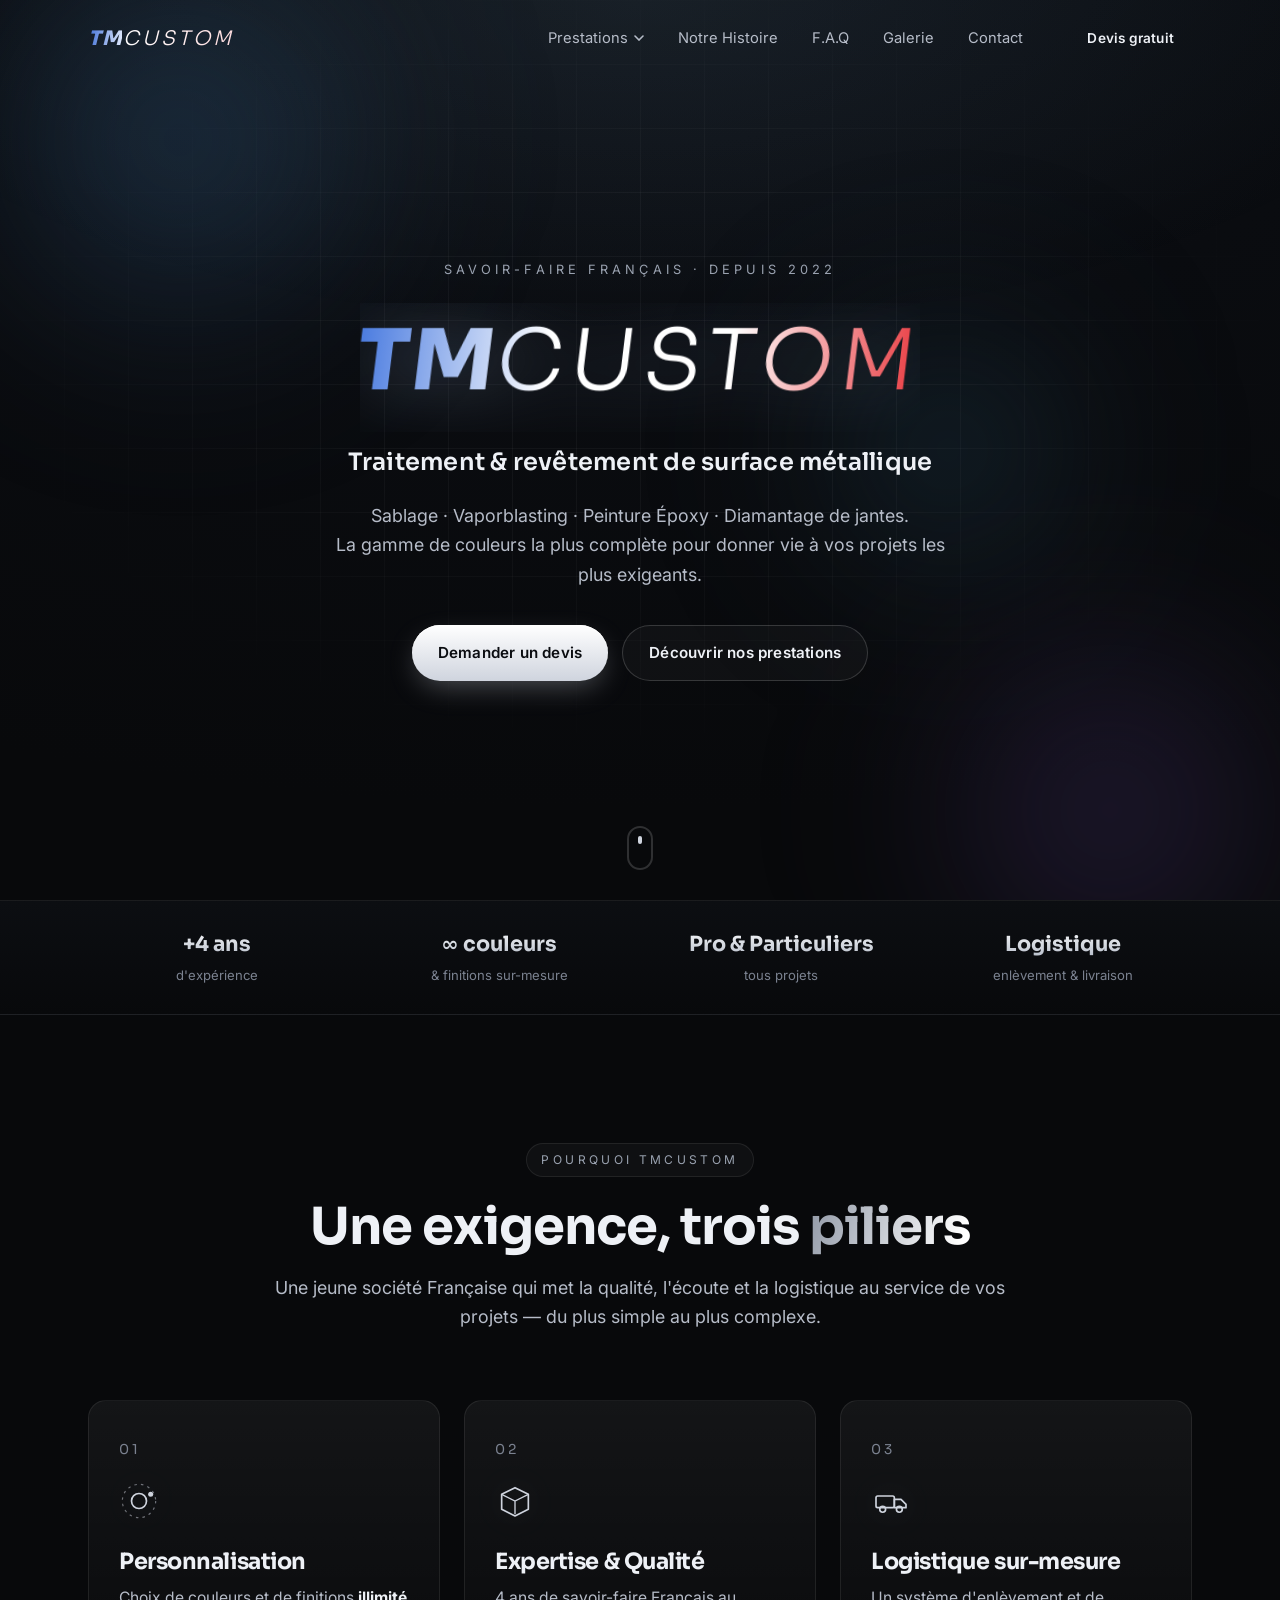
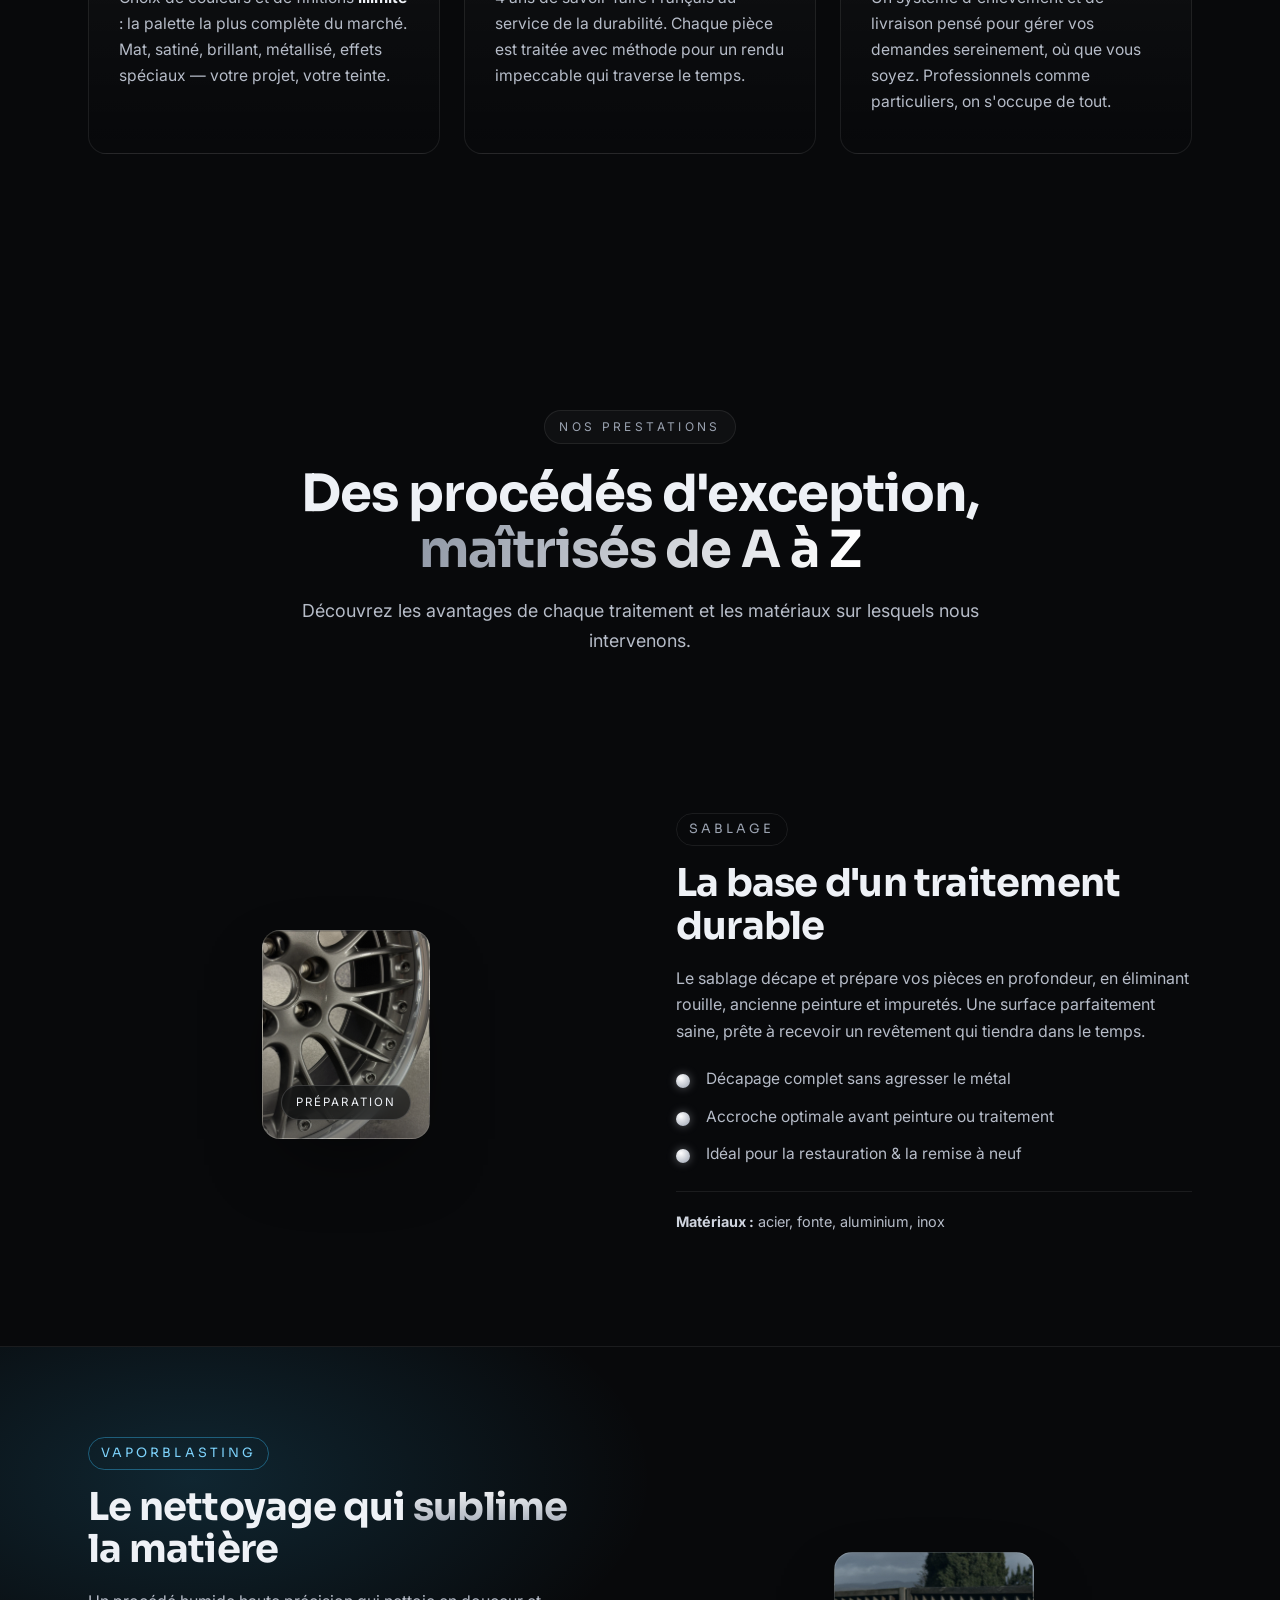
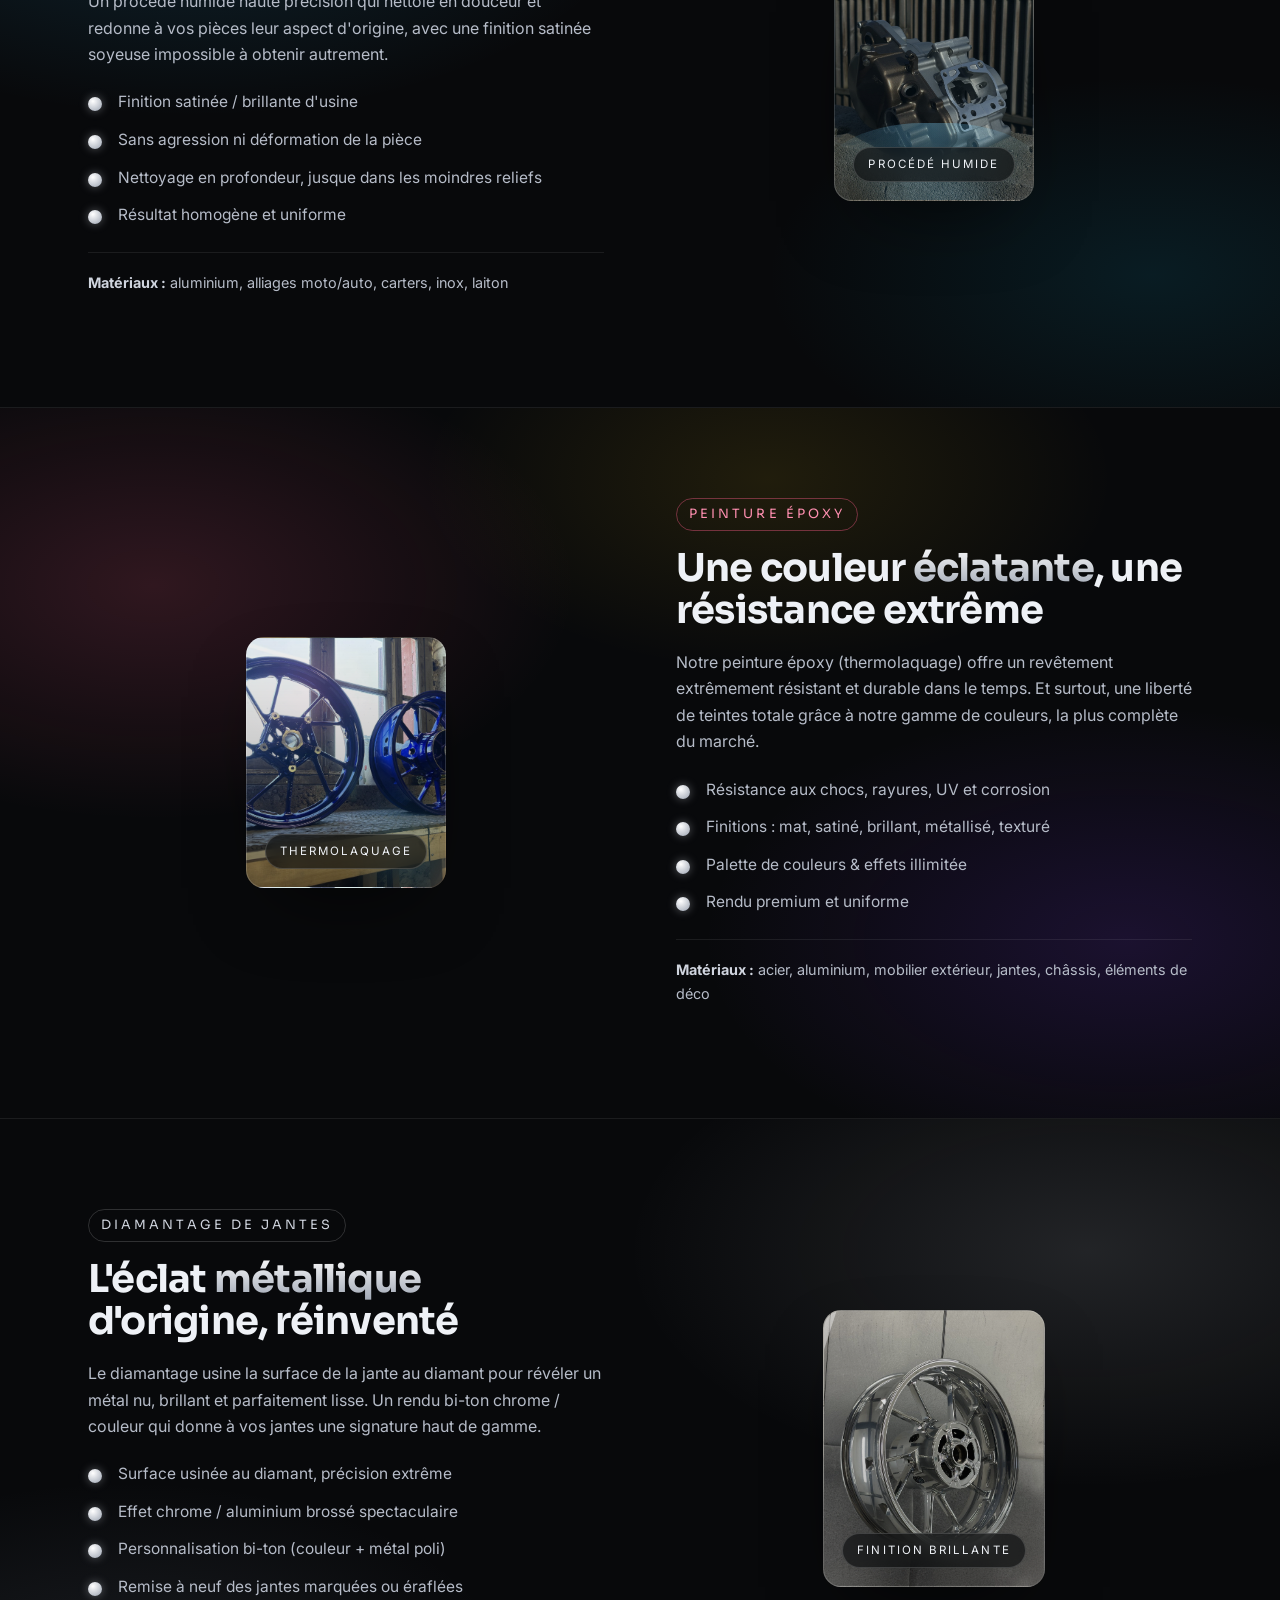
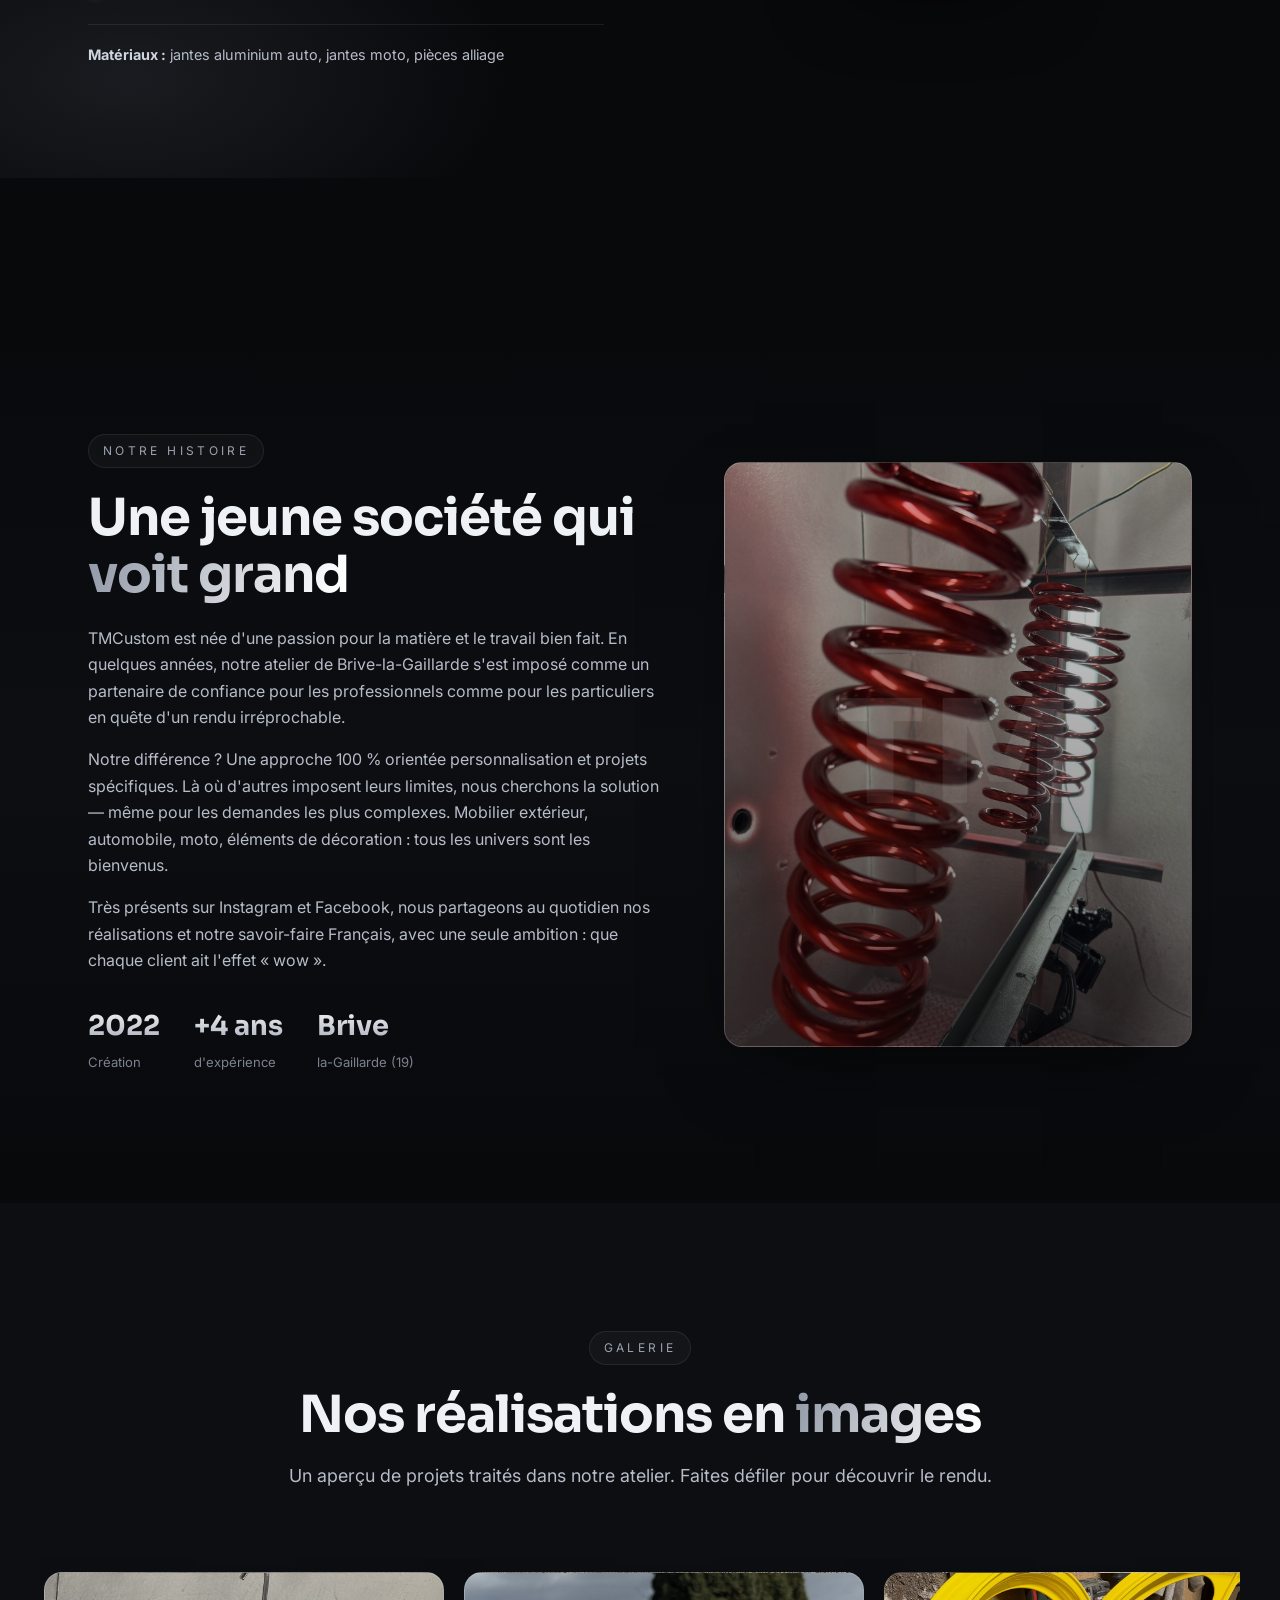
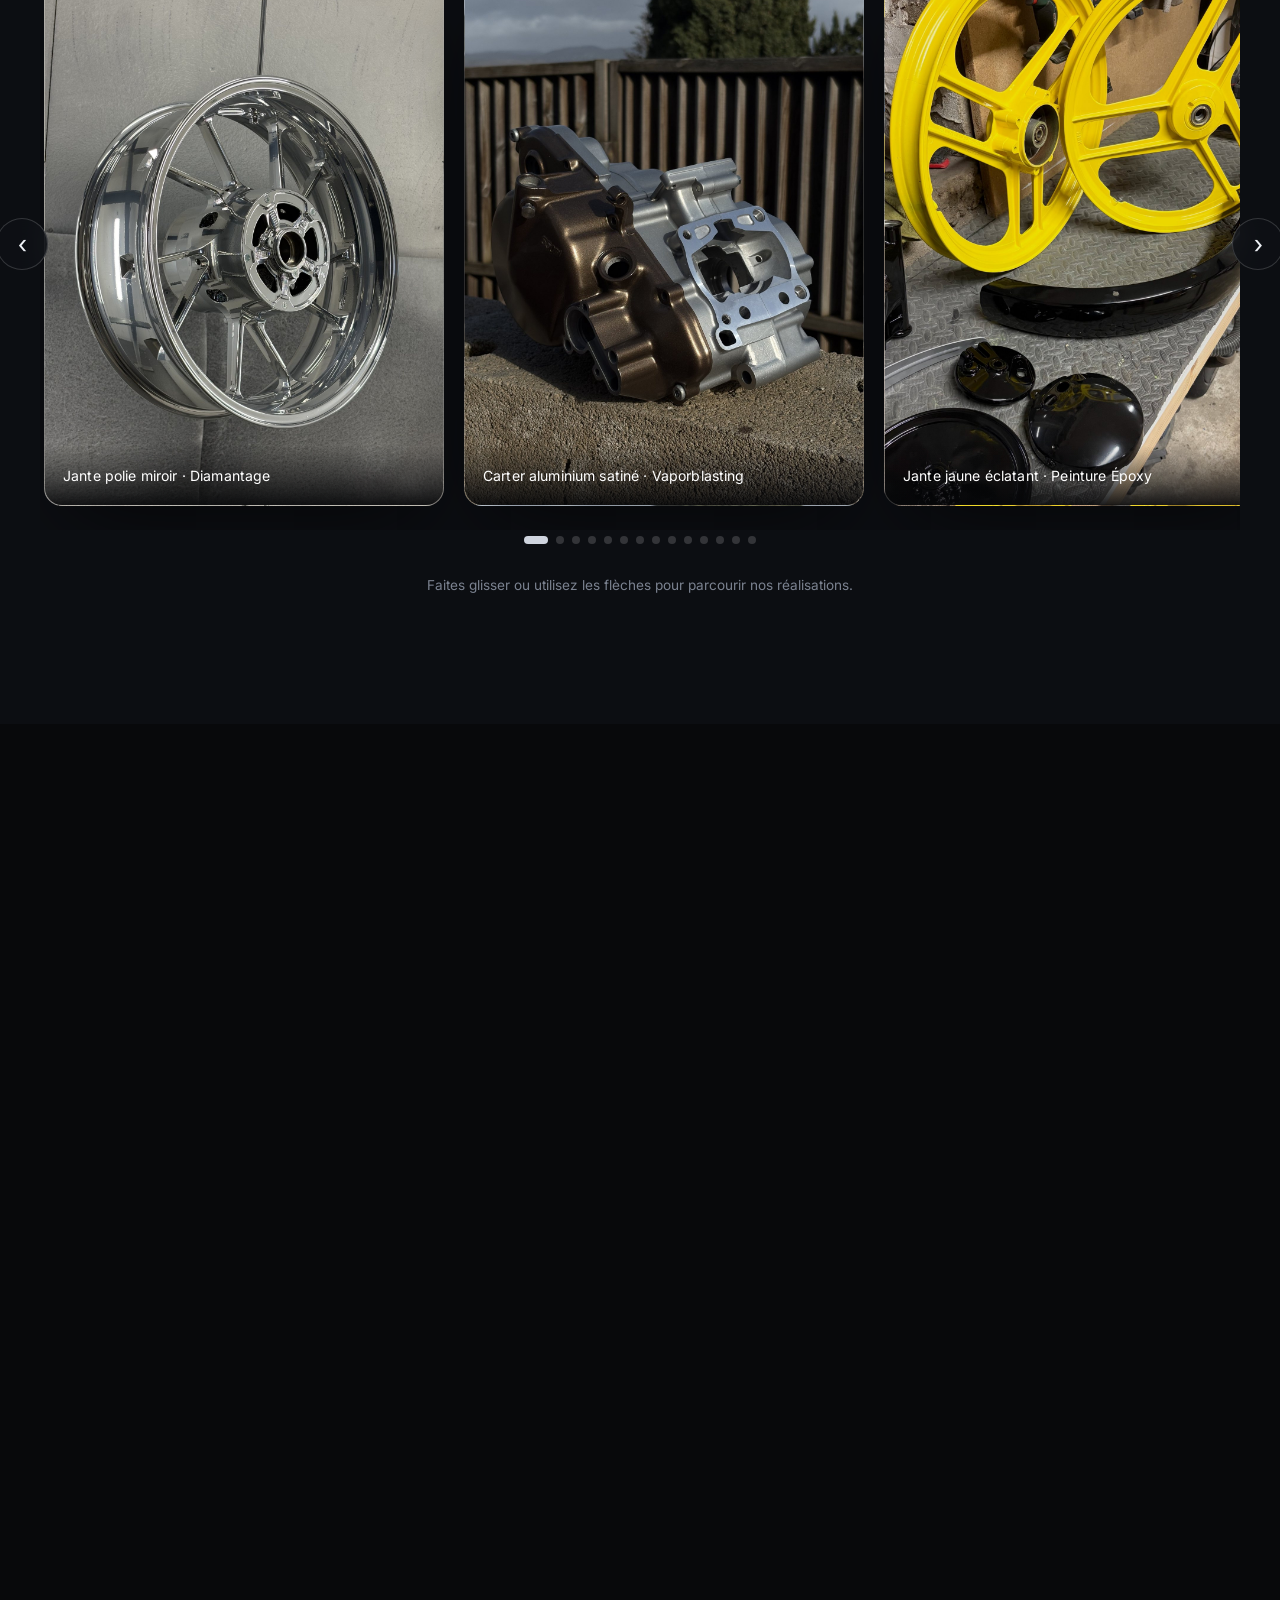
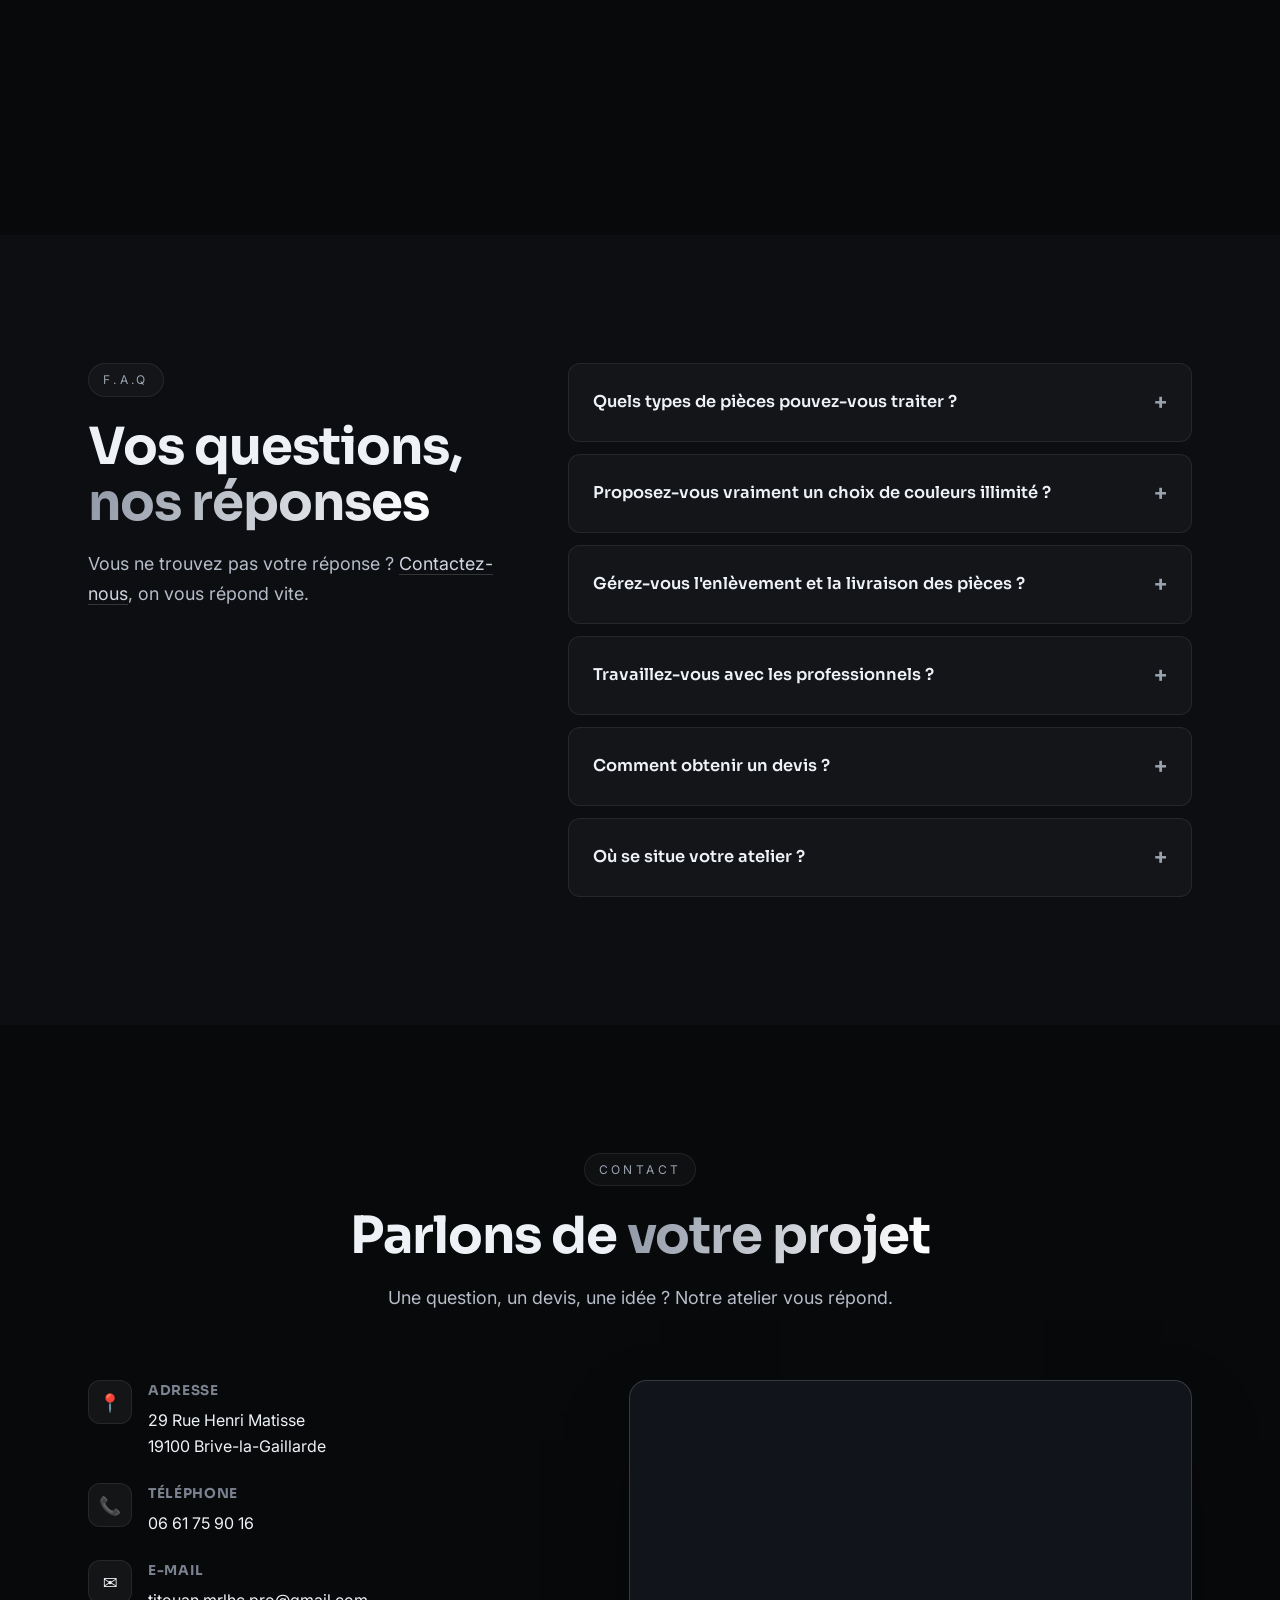
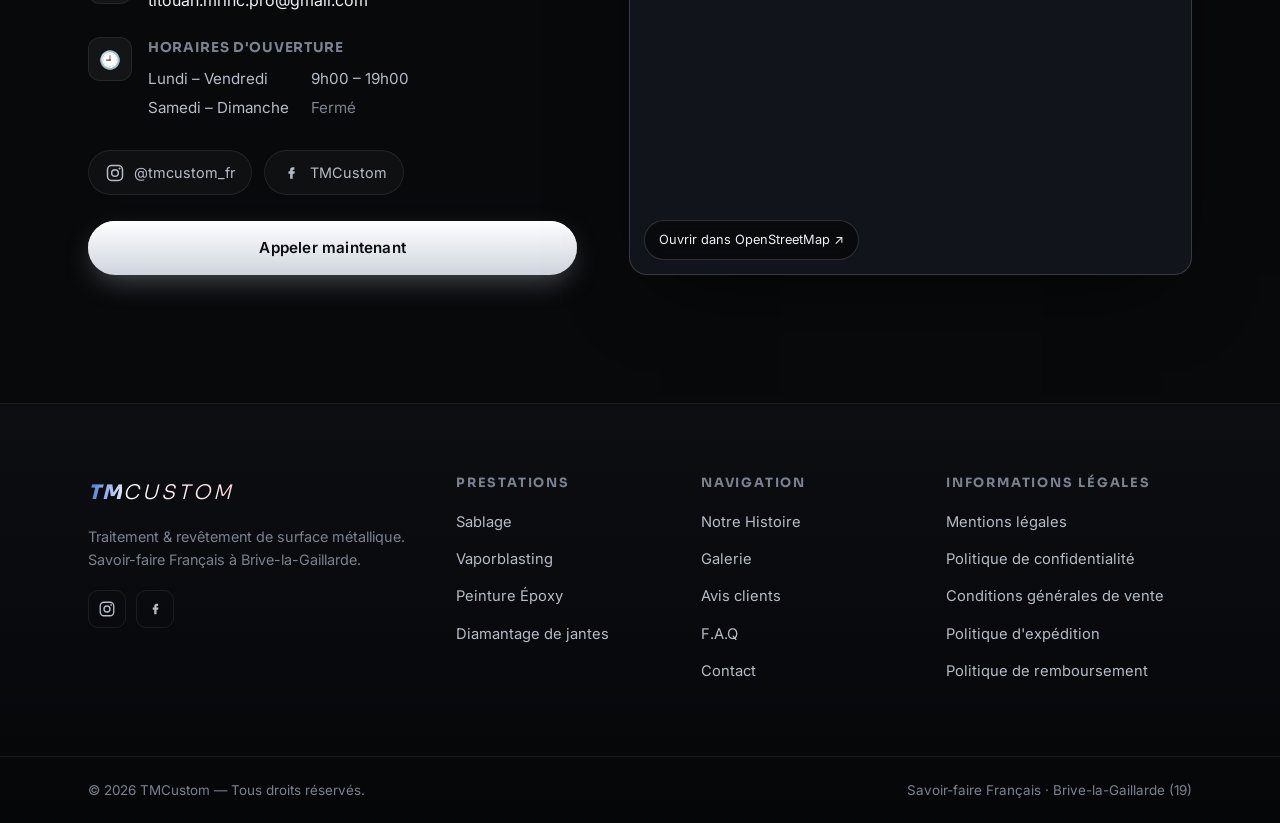
==== commit 03c96640: "Intègre les vraies photos, le logo tricolore et des effets de lumière - Photos réelles dans les pres" ====
--- a/index.html
+++ b/index.html
@@ -27,13 +27,11 @@
     <div class="preloader__logo">
       <svg viewBox="0 0 420 90" class="brandmark" aria-label="TMCustom">
         <defs>
-          <linearGradient id="chrome" x1="0" y1="0" x2="0" y2="1">
-            <stop offset="0%" stop-color="#ffffff"/>
-            <stop offset="30%" stop-color="#e8ebf0"/>
-            <stop offset="50%" stop-color="#9aa2b0"/>
-            <stop offset="52%" stop-color="#7c8390"/>
-            <stop offset="70%" stop-color="#c7ccd6"/>
-            <stop offset="100%" stop-color="#ffffff"/>
+          <linearGradient id="triPre" x1="0" y1="0" x2="1" y2="0">
+            <stop offset="0%" stop-color="#3f6fd6"/>
+            <stop offset="38%" stop-color="#ffffff"/>
+            <stop offset="62%" stop-color="#ffffff"/>
+            <stop offset="100%" stop-color="#e3353b"/>
           </linearGradient>
         </defs>
         <text x="50%" y="62" text-anchor="middle" class="brandmark__text">TM<tspan class="brandmark__thin">CUSTOM</tspan></text>
@@ -90,6 +88,14 @@
       <p class="hero__eyebrow reveal">Savoir-faire Français · Depuis 2022</p>
       <h1 class="hero__logo reveal">
         <svg viewBox="0 0 520 120" class="brandmark brandmark--hero" aria-label="TMCustom">
+          <defs>
+            <linearGradient id="triHero" x1="0" y1="0" x2="1" y2="0">
+              <stop offset="0%" stop-color="#4b7ce0"/>
+              <stop offset="34%" stop-color="#ffffff"/>
+              <stop offset="66%" stop-color="#ffffff"/>
+              <stop offset="100%" stop-color="#e8393f"/>
+            </linearGradient>
+          </defs>
           <text x="50%" y="80" text-anchor="middle" class="brandmark__text">TM<tspan class="brandmark__thin">CUSTOM</tspan></text>
         </svg>
       </h1>
@@ -298,18 +304,25 @@
     <div class="carousel reveal" id="carousel">
       <button class="carousel__nav carousel__nav--prev" id="carPrev" aria-label="Précédent">‹</button>
       <div class="carousel__track" id="carTrack">
-        <!-- slides injected/duplicated, base ones below -->
-        <figure class="slide slide--1"><figcaption>Jante diamantée · Automobile</figcaption></figure>
-        <figure class="slide slide--2"><figcaption>Carter moto · Vaporblasting</figcaption></figure>
-        <figure class="slide slide--3"><figcaption>Mobilier extérieur · Époxy</figcaption></figure>
-        <figure class="slide slide--4"><figcaption>Châssis · Thermolaquage</figcaption></figure>
-        <figure class="slide slide--5"><figcaption>Pièce alliage · Sablage</figcaption></figure>
-        <figure class="slide slide--6"><figcaption>Élément déco · Finition sur-mesure</figcaption></figure>
+        <figure class="slide" style="background-image:url('assets/img/IMG_0359.jpeg')"><figcaption>Jante polie miroir · Diamantage</figcaption></figure>
+        <figure class="slide" style="background-image:url('assets/img/IMG_9666.jpeg')"><figcaption>Carter aluminium satiné · Vaporblasting</figcaption></figure>
+        <figure class="slide" style="background-image:url('assets/img/BD6E241E-B311-42B6-8AAD-2FDD07CC447A.jpeg')"><figcaption>Jante jaune éclatant · Peinture Époxy</figcaption></figure>
+        <figure class="slide" style="background-image:url('assets/img/IMG_9606.jpeg')"><figcaption>Cadre moto rouge · Thermolaquage</figcaption></figure>
+        <figure class="slide" style="background-image:url('assets/img/IMG_0084.jpeg')"><figcaption>Jantes candy bleu · Peinture Époxy</figcaption></figure>
+        <figure class="slide" style="background-image:url('assets/img/IMG_0077.jpeg')"><figcaption>Jante multibranche argent · Sablage</figcaption></figure>
+        <figure class="slide" style="background-image:url('assets/img/IMG_8499.jpeg')"><figcaption>Jante anthracite · Finition satinée</figcaption></figure>
+        <figure class="slide" style="background-image:url('assets/img/IMG_9474.jpeg')"><figcaption>Ressort candy rouge · Époxy</figcaption></figure>
+        <figure class="slide" style="background-image:url('assets/img/IMG_8871.jpeg')"><figcaption>Ressort violet métallisé · Époxy</figcaption></figure>
+        <figure class="slide" style="background-image:url('assets/img/IMG_9206.jpeg')"><figcaption>Jantes moto sur-mesure · Époxy</figcaption></figure>
+        <figure class="slide" style="background-image:url('assets/img/IMG_0667.jpeg')"><figcaption>Jante teinte or · Finition sur-mesure</figcaption></figure>
+        <figure class="slide" style="background-image:url('assets/img/IMG_0010.jpeg')"><figcaption>Jante noire liseré rouge · Époxy</figcaption></figure>
+        <figure class="slide" style="background-image:url('assets/img/IMG_0400.jpeg')"><figcaption>Carter Yamaha · Vaporblasting</figcaption></figure>
+        <figure class="slide" style="background-image:url('assets/img/IMG_0399.jpeg')"><figcaption>Cadre brut · Avant traitement</figcaption></figure>
       </div>
       <button class="carousel__nav carousel__nav--next" id="carNext" aria-label="Suivant">›</button>
     </div>
     <div class="carousel__dots" id="carDots" aria-hidden="true"></div>
-    <p class="gallery__hint container reveal">💡 Astuce&nbsp;: remplacez ces visuels par vos propres photos dans <code>assets/img/</code> — voir le <code>README</code>.</p>
+    <p class="gallery__hint container reveal">Faites glisser ou utilisez les flèches pour parcourir nos réalisations.</p>
   </section>
 
   <!-- ============ 5. AVIS CLIENTS ============ -->
--- a/assets/css/style.css
+++ b/assets/css/style.css
@@ -65,15 +65,10 @@
 /* -------------------- BRANDMARK (SVG) -------------------- */
 .brandmark__text{
   font-family:var(--font-head); font-weight:800; font-size:56px; letter-spacing:2px;
-  fill:url(#chrome);
+  transform:skewX(-7deg); transform-origin:center; transform-box:fill-box;
 }
 .brandmark--hero .brandmark__text{ font-size:78px; }
 .brandmark__thin{ font-weight:300; letter-spacing:6px; }
-/* fallback fill if gradient def not present in this SVG (hero) */
-.brandmark--hero .brandmark__text{
-  fill:#eef1f6;
-  background:linear-gradient(180deg,#fff,#9aa2b0);
-}
 
 /* -------------------- PRELOADER -------------------- */
 .preloader{
@@ -84,9 +79,9 @@
 .preloader.is-done{ opacity:0; visibility:hidden; }
 .preloader__logo{ text-align:center; }
 .preloader .brandmark{ width:min(78vw,420px); height:auto; }
-.preloader .brandmark__text{ fill:url(#chrome);
+.preloader .brandmark__text{ fill:url(#triPre);
   opacity:0; animation:logoIn 1.4s var(--ease) .2s forwards;
-  filter:drop-shadow(0 0 22px rgba(160,190,220,.25));
+  filter:drop-shadow(0 0 22px rgba(160,190,220,.28));
 }
 @keyframes logoIn{ from{ opacity:0; letter-spacing:14px; filter:blur(6px);} to{ opacity:1; letter-spacing:2px; filter:blur(0);} }
 .preloader__bar{
@@ -114,9 +109,15 @@
   display:flex; align-items:center; gap:24px;
 }
 .logo{ display:inline-flex; align-items:baseline; font-family:var(--font-head); font-weight:800;
-  font-size:1.25rem; letter-spacing:.5px; }
-.logo__mark{ background:linear-gradient(180deg,#fff,#aeb6c4); -webkit-background-clip:text; background-clip:text; color:transparent; }
-.logo__type{ font-weight:300; letter-spacing:3px; margin-left:2px; color:var(--text-soft); }
+  font-size:1.25rem; letter-spacing:.5px; font-style:italic; }
+.logo__mark{ background:linear-gradient(95deg,#3f6fd6 0%,#eaf1ff 55%,#ffffff 75%);
+  background-size:200% auto; -webkit-background-clip:text; background-clip:text; color:transparent;
+  animation:logoSheen 7s linear infinite; }
+.logo__type{ font-weight:300; letter-spacing:3px; margin-left:1px; font-style:italic;
+  background:linear-gradient(95deg,#ffffff 0%,#ffd9db 55%,#e3353b 100%);
+  background-size:200% auto; -webkit-background-clip:text; background-clip:text; color:transparent;
+  animation:logoSheen 7s linear infinite; }
+@keyframes logoSheen{ 0%,100%{ background-position:0% center; } 50%{ background-position:120% center; } }
 
 .nav{ margin-left:auto; }
 .nav__list{ display:flex; align-items:center; gap:6px; }
@@ -201,8 +202,8 @@
 .hero__logo{ margin:0 auto 6px; }
 .hero__logo .brandmark{ width:min(92vw,560px); height:auto; }
 .hero__logo .brandmark__text{
-  fill:#fff;
-  filter:drop-shadow(0 4px 30px rgba(150,180,220,.35));
+  fill:url(#triHero);
+  filter:drop-shadow(0 4px 34px rgba(150,180,220,.4));
 }
 .hero__tagline{ font-family:var(--font-head); font-weight:600; font-size:clamp(1.05rem,2.4vw,1.5rem); color:var(--text); margin-bottom:18px; letter-spacing:.01em; }
 .hero__sub{ color:var(--text-soft); font-size:clamp(.98rem,1.6vw,1.12rem); max-width:640px; margin:0 auto 36px; }
@@ -229,7 +230,11 @@
 .section__tag{ display:inline-block; font-size:.75rem; letter-spacing:.28em; text-transform:uppercase;
   color:var(--silver-2); padding:6px 14px; border:1px solid var(--line); border-radius:100px; margin-bottom:22px; background:var(--surface); }
 .section__title{ font-size:clamp(1.9rem,4.6vw,3.2rem); font-weight:700; }
-.section__title em{ background:linear-gradient(180deg,#fff 20%,#8f97a5); -webkit-background-clip:text; background-clip:text; color:transparent; }
+.section__title em{
+  background:linear-gradient(110deg,#8f97a5 0%,#ffffff 45%,#ffffff 55%,#8f97a5 100%);
+  background-size:220% auto; -webkit-background-clip:text; background-clip:text; color:transparent;
+  animation:textSheen 6.5s linear infinite; }
+@keyframes textSheen{ 0%{ background-position:180% center; } 100%{ background-position:-80% center; } }
 .section__lead{ color:var(--text-soft); font-size:clamp(1rem,1.6vw,1.12rem); margin-top:18px; }
 .link{ color:var(--silver); border-bottom:1px solid var(--line-strong); transition:color .2s,border-color .2s; }
 .link:hover{ color:#fff; border-color:var(--silver); }
@@ -273,39 +278,46 @@
 .svc__materials{ font-size:.9rem; color:var(--text-dim); padding-top:18px; border-top:1px solid var(--line); }
 .svc__materials strong{ color:var(--silver); }
 
-/* service visuals (placeholders CSS — remplaçables par de vraies photos) */
+/* service visuals — vraies photos + jeux de lumière */
 .svc__visual{
-  position:relative; aspect-ratio:4/3; border-radius:var(--radius); overflow:hidden;
+  position:relative; aspect-ratio:4/5; max-height:640px; border-radius:var(--radius); overflow:hidden;
   border:1px solid var(--line-strong); box-shadow:var(--shadow);
   background-size:cover; background-position:center;
   display:flex; align-items:flex-end; padding:18px;
-}
-.visual__badge{ position:relative; z-index:3; font-size:.72rem; letter-spacing:.18em; text-transform:uppercase;
+  transition:transform .6s var(--ease), box-shadow .5s;
+}
+.svc__visual:hover{ transform:scale(1.015); box-shadow:0 40px 90px -30px rgba(0,0,0,.8); }
+/* reflet de lumière qui balaie chaque photo (subtil) */
+.svc__visual::before{ content:""; position:absolute; inset:0; z-index:3; pointer-events:none;
+  background:linear-gradient(115deg, transparent 42%, rgba(255,255,255,.14) 50%, transparent 58%);
+  background-size:250% 100%; background-position:160% 0; animation:sheen 8s ease-in-out infinite; }
+@keyframes sheen{ 0%{ background-position:160% 0; } 55%,100%{ background-position:-60% 0; } }
+.visual__badge{ position:relative; z-index:4; font-size:.72rem; letter-spacing:.18em; text-transform:uppercase;
   padding:7px 14px; border-radius:100px; background:rgba(8,9,11,.6); backdrop-filter:blur(8px); border:1px solid var(--line-strong); color:var(--text); }
 
-.visual-sablage{ background:
-  radial-gradient(120% 100% at 20% 10%, rgba(255,255,255,.08), transparent 50%),
-  repeating-linear-gradient(115deg, #23262c 0 3px, #1a1d22 3px 6px),
-  linear-gradient(135deg,#2a2d33,#101216); }
+@media (min-width:961px){ .svc__media{ max-width:520px; margin-inline:auto; } }
+
+.visual-sablage{ background-image:
+  linear-gradient(180deg, rgba(8,9,11,.02), rgba(8,9,11,.42)),
+  url("../img/IMG_0077.jpeg"); }
 
 /* VAPORBLASTING — eau + lumière */
 .svc--vapor .svc__ambient{ background:
-  radial-gradient(60% 60% at 15% 20%, rgba(56,189,248,.14), transparent 60%),
-  radial-gradient(50% 50% at 90% 80%, rgba(14,116,144,.16), transparent 60%); }
+  radial-gradient(60% 60% at 15% 20%, rgba(56,189,248,.16), transparent 60%),
+  radial-gradient(50% 50% at 90% 80%, rgba(14,116,144,.18), transparent 60%); }
 .svc--vapor .svc__label{ color:#7dd3fc; border-color:rgba(56,189,248,.4); }
-.visual-vapor{ background:
-  radial-gradient(130% 90% at 30% 20%, rgba(125,211,252,.35), transparent 55%),
-  linear-gradient(160deg,#0b3a52,#08202e 60%,#061620);
-}
-.visual-vapor::after{ content:""; position:absolute; inset:0;
-  background:radial-gradient(circle at 50% 120%, rgba(186,230,253,.4), transparent 45%);
+.visual-vapor{ background-image:
+  linear-gradient(180deg, rgba(11,58,82,.14), rgba(6,22,32,.5)),
+  url("../img/IMG_9666.jpeg"); }
+.visual-vapor::after{ content:""; position:absolute; inset:0; z-index:2; pointer-events:none;
+  background:radial-gradient(70% 50% at 50% 115%, rgba(125,211,252,.28), transparent 55%);
   mix-blend-mode:screen; }
-.water-fx{ position:absolute; inset:0; z-index:2; overflow:hidden; }
-.water-fx span{ position:absolute; bottom:-20%; width:120%; left:-10%; height:60%; border-radius:45%;
-  background:radial-gradient(circle at 50% 0,rgba(125,211,252,.22),transparent 60%);
-  animation:wave 7s ease-in-out infinite; }
-.water-fx span:nth-child(2){ animation-duration:9s; animation-delay:-2s; opacity:.7; }
-.water-fx span:nth-child(3){ animation-duration:11s; animation-delay:-4s; opacity:.5; }
+.water-fx{ position:absolute; inset:0; z-index:2; overflow:hidden; pointer-events:none; }
+.water-fx span{ position:absolute; bottom:-24%; width:120%; left:-10%; height:55%; border-radius:45%;
+  background:radial-gradient(circle at 50% 0,rgba(125,211,252,.18),transparent 60%);
+  animation:wave 8s ease-in-out infinite; }
+.water-fx span:nth-child(2){ animation-duration:10s; animation-delay:-2s; opacity:.7; }
+.water-fx span:nth-child(3){ animation-duration:12s; animation-delay:-4s; opacity:.5; }
 @keyframes wave{ 0%,100%{ transform:translateY(10%) scaleX(1);} 50%{ transform:translateY(-4%) scaleX(1.1);} }
 
 /* EPOXY — couleurs éclatantes */
@@ -314,32 +326,27 @@
   radial-gradient(55% 55% at 88% 75%, rgba(124,58,237,.16), transparent 60%),
   radial-gradient(45% 45% at 60% 10%, rgba(250,204,21,.10), transparent 60%); }
 .svc--epoxy .svc__label{ color:#ff8fb0; border-color:rgba(255,94,138,.4); }
-.visual-epoxy{ background:
-  conic-gradient(from 210deg at 50% 50%, #ff5e8a, #ffb648, #6ee7b7, #38bdf8, #a78bfa, #ff5e8a);
-  background-size:200% 200%; animation:hue 12s linear infinite;
-}
-.visual-epoxy::after{ content:""; position:absolute; inset:0;
-  background:radial-gradient(80% 60% at 50% 30%, rgba(255,255,255,.35), transparent 55%),
-  linear-gradient(180deg, transparent 40%, rgba(8,9,11,.55)); mix-blend-mode:screen; }
-@keyframes hue{ 0%{ background-position:0% 50%; } 100%{ background-position:200% 50%; } }
+.visual-epoxy{ background-image:
+  linear-gradient(180deg, rgba(8,9,11,.06), rgba(8,9,11,.4)),
+  url("../img/IMG_0084.jpeg"); }
+.visual-epoxy::after{ content:""; position:absolute; inset:0; z-index:2; pointer-events:none;
+  background:radial-gradient(60% 45% at 30% 20%, rgba(255,94,138,.22), transparent 60%),
+  radial-gradient(55% 45% at 80% 85%, rgba(56,189,248,.20), transparent 60%);
+  mix-blend-mode:screen; }
 
 /* DIAMANTAGE — chrome / silver */
 .svc--diamant .svc__ambient{ background:
   radial-gradient(60% 60% at 85% 20%, rgba(223,228,236,.12), transparent 60%),
   radial-gradient(50% 50% at 10% 85%, rgba(148,163,184,.12), transparent 60%); }
 .svc--diamant .svc__label{ color:var(--silver); border-color:var(--line-strong); }
-.visual-diamant{ background:
-  linear-gradient(115deg, #3a3d44 0%, #d7dbe2 20%, #8b9099 32%, #f4f6f9 46%, #7c828c 58%, #cfd4de 72%, #2f3238 100%);
-  background-size:200% 100%; animation:brush 8s linear infinite;
-}
-.visual-diamant::after{ content:""; position:absolute; inset:0;
-  background:repeating-conic-gradient(from 0deg at 50% 50%, rgba(255,255,255,.05) 0deg 2deg, transparent 2deg 6deg);
-  mix-blend-mode:overlay; opacity:.6; }
-@keyframes brush{ 0%{ background-position:0% 0; } 100%{ background-position:200% 0; } }
-.shine{ position:absolute; top:0; left:-60%; width:40%; height:100%; z-index:2;
-  background:linear-gradient(105deg, transparent, rgba(255,255,255,.55), transparent);
-  transform:skewX(-18deg); animation:shine 4.5s ease-in-out infinite; }
-@keyframes shine{ 0%{ left:-60%; } 55%,100%{ left:130%; } }
+.visual-diamant{ background-image:
+  linear-gradient(180deg, rgba(8,9,11,.02), rgba(8,9,11,.38)),
+  url("../img/IMG_0359.jpeg"); }
+/* éclat métallique appuyé pour le diamantage */
+.shine{ position:absolute; top:0; left:-60%; width:45%; height:100%; z-index:3; pointer-events:none;
+  background:linear-gradient(105deg, transparent, rgba(255,255,255,.5), transparent);
+  transform:skewX(-18deg); animation:shineSweep 5s ease-in-out infinite; }
+@keyframes shineSweep{ 0%{ left:-60%; } 55%,100%{ left:130%; } }
 
 /* -------------------- HISTOIRE -------------------- */
 .histoire{ background:linear-gradient(180deg,var(--bg),var(--bg-2),var(--bg)); }
@@ -352,17 +359,19 @@
   background:linear-gradient(180deg,#fff,#9aa2b0); -webkit-background-clip:text; background-clip:text; color:transparent; }
 .histoire__stats span{ font-size:.82rem; color:var(--text-dim); }
 .histoire__visual{ position:relative; }
-.visual-histoire{ aspect-ratio:1/1; border-radius:var(--radius); border:1px solid var(--line-strong); overflow:hidden;
+.visual-histoire{ position:relative; aspect-ratio:4/5; border-radius:var(--radius); border:1px solid var(--line-strong); overflow:hidden;
   box-shadow:var(--shadow);
-  background:
-    radial-gradient(70% 70% at 30% 20%, rgba(125,211,252,.14), transparent 55%),
-    radial-gradient(60% 60% at 80% 80%, rgba(124,58,237,.14), transparent 55%),
-    repeating-linear-gradient(125deg,#20232a 0 2px,#171a1f 2px 5px),
-    linear-gradient(135deg,#26292f,#0e1014); }
-.visual-histoire::after{ content:"TM"; position:absolute; inset:0; display:grid; place-items:center;
+  background-image:
+    linear-gradient(180deg, rgba(8,9,11,.15), rgba(8,9,11,.55)),
+    url("../img/IMG_9474.jpeg");
+  background-size:cover; background-position:center; }
+.visual-histoire::before{ content:""; position:absolute; inset:0; z-index:2; pointer-events:none;
+  background:linear-gradient(115deg, transparent 42%, rgba(255,255,255,.12) 50%, transparent 58%);
+  background-size:250% 100%; background-position:160% 0; animation:sheen 9s ease-in-out infinite; }
+.visual-histoire::after{ content:"TM"; position:absolute; inset:0; z-index:3; display:grid; place-items:center;
   font-family:var(--font-head); font-weight:800; font-size:clamp(4rem,12vw,9rem);
   color:transparent; background:linear-gradient(180deg,rgba(255,255,255,.9),rgba(150,160,175,.2));
-  -webkit-background-clip:text; background-clip:text; opacity:.14; letter-spacing:.05em; }
+  -webkit-background-clip:text; background-clip:text; opacity:.16; letter-spacing:.05em; }
 
 /* -------------------- GALLERY / CAROUSEL -------------------- */
 .gallery{ background:var(--bg-2); }
@@ -370,18 +379,17 @@
 .carousel__track{ display:flex; gap:20px; overflow-x:auto; scroll-snap-type:x mandatory;
   scroll-behavior:smooth; padding:14px 4px 24px; -ms-overflow-style:none; scrollbar-width:none; }
 .carousel__track::-webkit-scrollbar{ display:none; }
-.slide{ position:relative; flex:0 0 clamp(260px,38vw,440px); aspect-ratio:4/3; scroll-snap-align:center;
+.slide{ position:relative; flex:0 0 clamp(240px,34vw,400px); aspect-ratio:3/4; scroll-snap-align:center;
   border-radius:var(--radius); overflow:hidden; border:1px solid var(--line-strong); box-shadow:var(--shadow);
-  display:flex; align-items:flex-end; transition:transform .4s var(--ease); }
-.slide:hover{ transform:translateY(-6px) scale(1.01); }
-.slide figcaption{ position:relative; z-index:2; width:100%; padding:16px 18px; font-size:.9rem; color:#fff;
-  background:linear-gradient(180deg,transparent,rgba(6,7,9,.85)); }
-.slide--1{ background:linear-gradient(115deg,#3a3d44,#d7dbe2 35%,#7c828c 55%,#cfd4de 78%,#2f3238); }
-.slide--2{ background:radial-gradient(120% 90% at 30% 20%,rgba(125,211,252,.35),transparent 55%),linear-gradient(160deg,#0b3a52,#08202e); }
-.slide--3{ background:conic-gradient(from 200deg,#ff5e8a,#ffb648,#6ee7b7,#38bdf8,#a78bfa,#ff5e8a); }
-.slide--4{ background:repeating-linear-gradient(120deg,#23262c 0 4px,#15181d 4px 8px),linear-gradient(135deg,#2a2d33,#101216); }
-.slide--5{ background:radial-gradient(120% 100% at 20% 10%,rgba(255,255,255,.1),transparent 50%),repeating-linear-gradient(115deg,#23262c 0 3px,#1a1d22 3px 6px); }
-.slide--6{ background:radial-gradient(70% 70% at 70% 30%,rgba(124,58,237,.3),transparent 55%),linear-gradient(135deg,#1a1430,#0c0a16); }
+  display:flex; align-items:flex-end; transition:transform .4s var(--ease);
+  background-size:cover; background-position:center; }
+.slide::before{ content:""; position:absolute; inset:0; z-index:1; pointer-events:none;
+  background:linear-gradient(115deg, transparent 44%, rgba(255,255,255,.12) 50%, transparent 56%);
+  background-size:250% 100%; background-position:160% 0; transition:background-position 1.1s var(--ease); }
+.slide:hover{ transform:translateY(-6px) scale(1.015); }
+.slide:hover::before{ background-position:-60% 0; }
+.slide figcaption{ position:relative; z-index:2; width:100%; padding:18px; font-size:.88rem; color:#fff; letter-spacing:.01em;
+  background:linear-gradient(180deg,transparent,rgba(6,7,9,.9)); }
 
 .carousel__nav{ position:absolute; top:50%; transform:translateY(-50%); z-index:5;
   width:52px; height:52px; border-radius:50%; font-size:1.6rem; line-height:1; color:var(--text);
